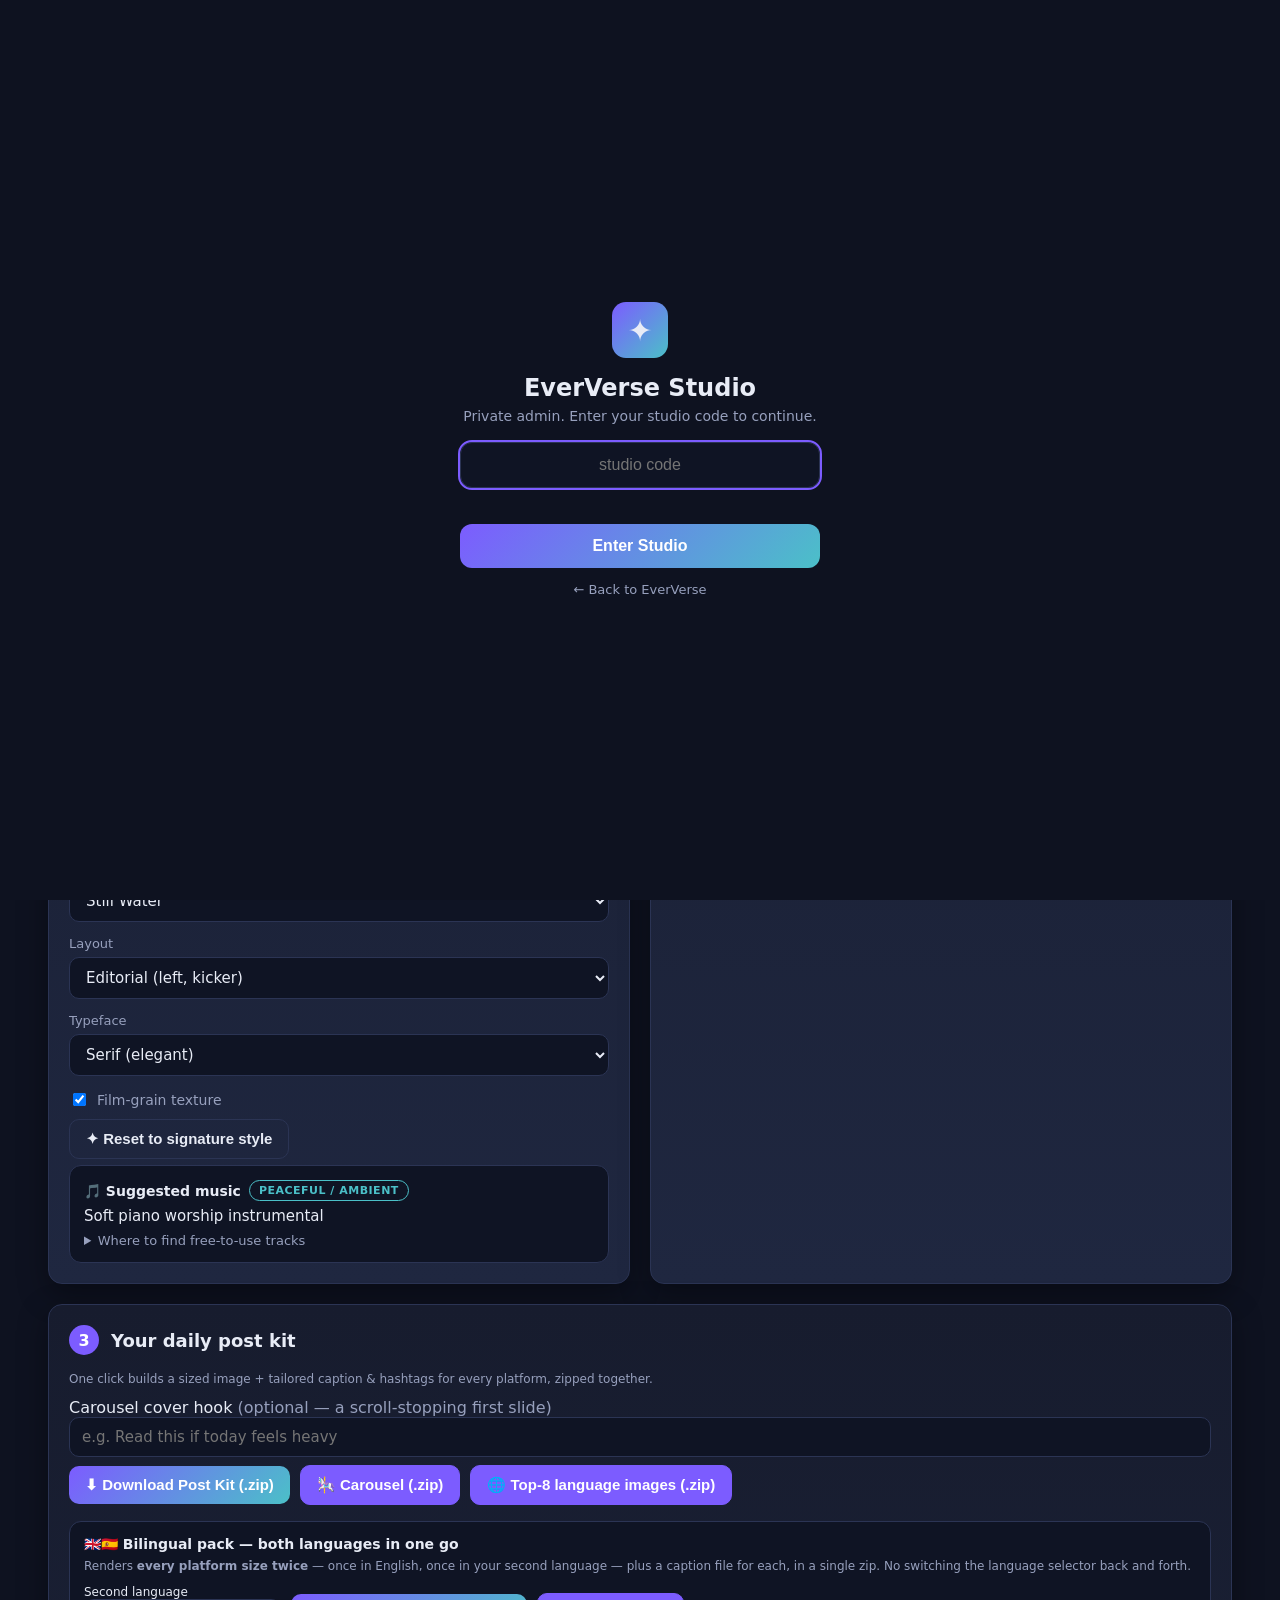
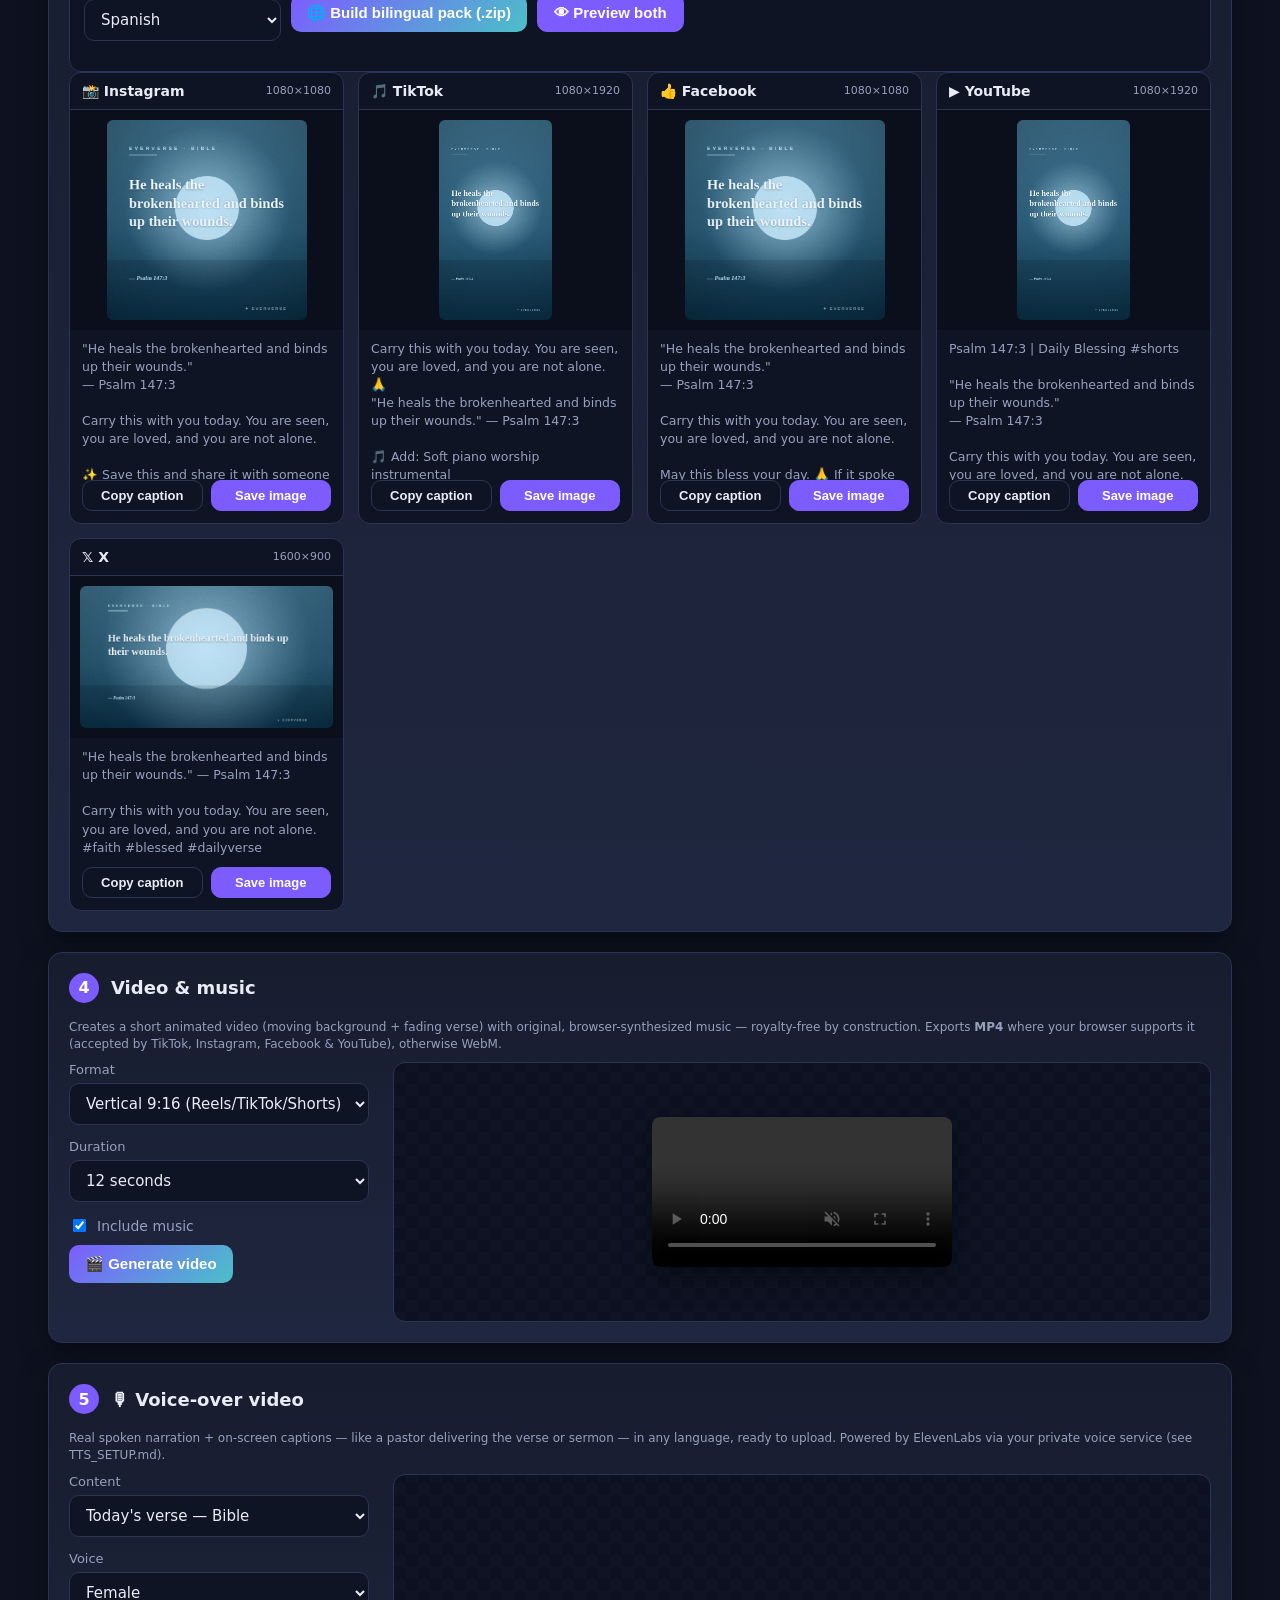
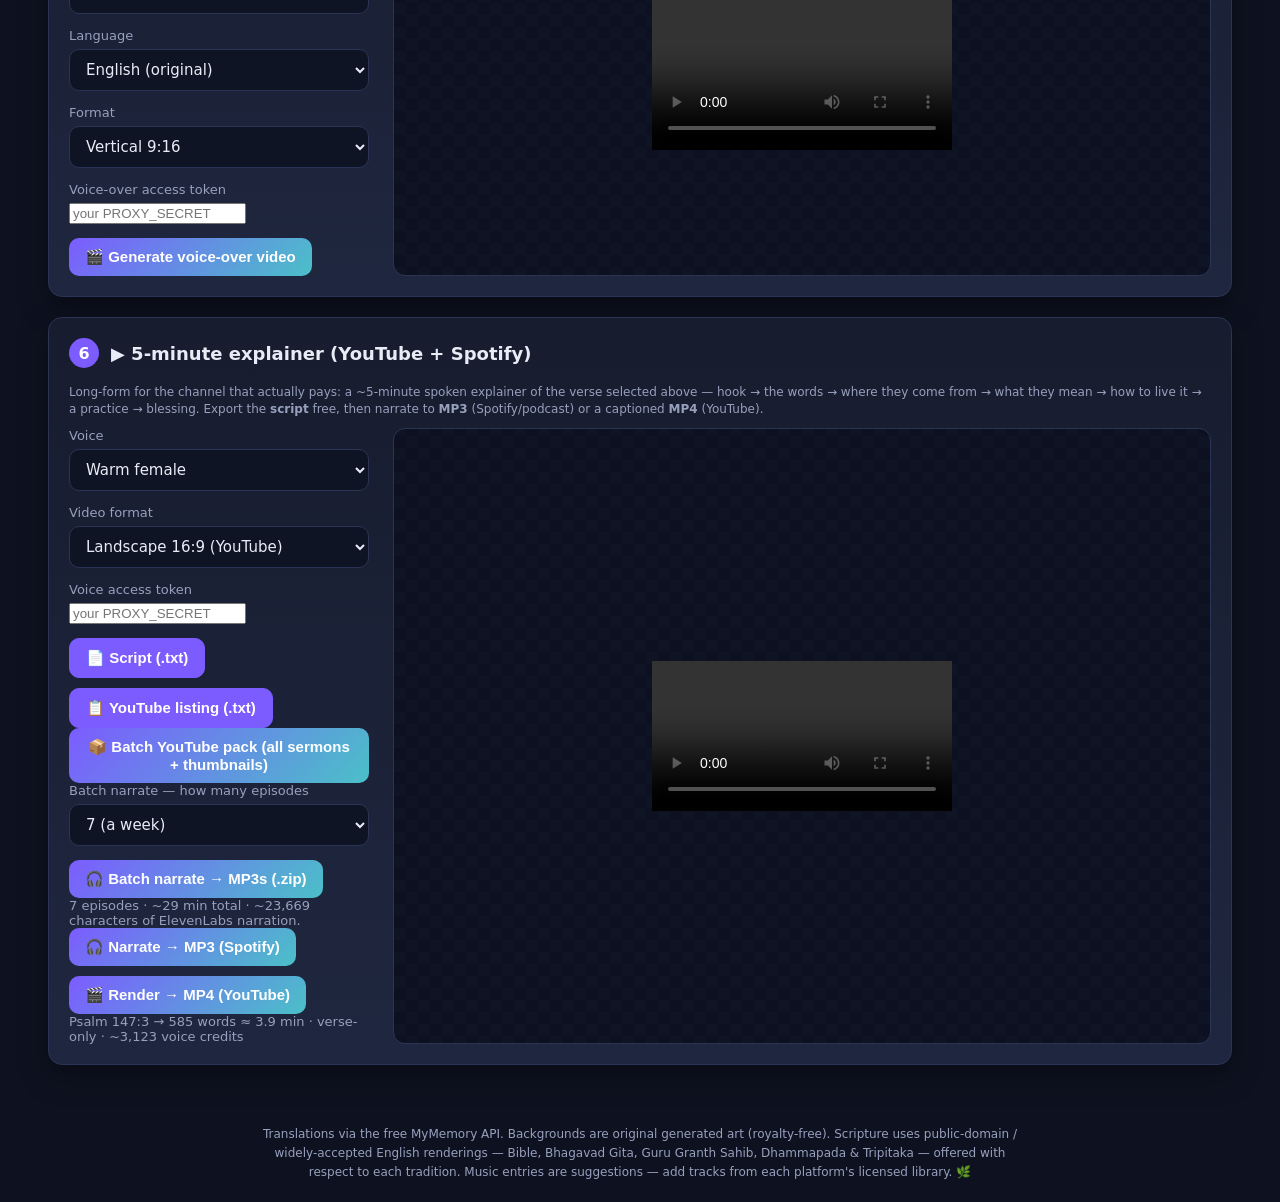
==== app.html @ bab8f217 "Daily visitor count: cookieless GoatCounter beacon, off until a site code is set analytics.js loads " ====
<!DOCTYPE html>
<html lang="en">
<head>
  <meta charset="UTF-8" />
  <meta name="viewport" content="width=device-width, initial-scale=1.0, viewport-fit=cover" />
  <title>EverVerse — Daily Verse Studio</title>
  <meta name="description" content="Daily scripture verses turned into shareable images, videos and captions for every platform." />
  <meta name="theme-color" content="#0e1220" />
  <meta name="mobile-web-app-capable" content="yes" />
  <meta name="apple-mobile-web-app-capable" content="yes" />
  <meta name="apple-mobile-web-app-status-bar-style" content="black-translucent" />
  <meta name="apple-mobile-web-app-title" content="EverVerse Studio" />
  <link rel="manifest" href="manifest.json" />
  <link rel="apple-touch-icon" href="icons/icon-180.png" />
  <link rel="stylesheet" href="styles.css" />
  <script src="analytics.js"></script>
</head>
<body>
  <div id="admin-gate" style="position:fixed;inset:0;z-index:9999;background:#0e1220;display:grid;place-items:center;padding:24px;">
    <div style="max-width:360px;width:100%;text-align:center;color:#e8ecf6;font-family:'Segoe UI',system-ui,sans-serif;">
      <div style="width:56px;height:56px;border-radius:14px;background:linear-gradient(135deg,#7c5cff,#4bc0c8);display:grid;place-items:center;font-size:30px;margin:0 auto 16px;">✦</div>
      <h2 style="margin:0 0 6px;">EverVerse Studio</h2>
      <p style="color:#97a0bd;font-size:14px;margin:0 0 18px;">Private admin. Enter your studio code to continue.</p>
      <input id="admin-code" type="password" placeholder="studio code" autocomplete="off" style="width:100%;padding:13px;border-radius:12px;border:1px solid #2b3454;background:#0f1424;color:#fff;font-size:16px;text-align:center;margin-bottom:10px;" />
      <div id="admin-err" style="color:#ff6b6b;font-size:13px;min-height:18px;margin-bottom:8px;"></div>
      <button id="admin-go" style="width:100%;padding:13px;border:none;border-radius:12px;background:linear-gradient(135deg,#7c5cff,#4bc0c8);color:#fff;font-weight:700;font-size:16px;cursor:pointer;">Enter Studio</button>
      <a href="index.html" style="display:inline-block;margin-top:14px;color:#97a0bd;font-size:13px;text-decoration:none;">← Back to EverVerse</a>
    </div>
  </div>
  <script>
  (function(){
    var CODE = "everlight"; // change to your own private studio code
    var g = document.getElementById("admin-gate");
    try { if (localStorage.getItem("ev_admin_ok") === "1") { g.style.display = "none"; return; } } catch (e) {}
    var inp = document.getElementById("admin-code");
    function tryc(){
      if ((inp.value || "").trim().toLowerCase() === CODE) { try { localStorage.setItem("ev_admin_ok","1"); } catch(e){} g.style.display = "none"; }
      else { document.getElementById("admin-err").textContent = "Incorrect code."; }
    }
    document.getElementById("admin-go").onclick = tryc;
    inp.addEventListener("keydown", function(e){ if (e.key === "Enter") tryc(); });
    setTimeout(function(){ try { inp.focus(); } catch(e){} }, 60);
  })();
  </script>
  <header class="app-header">
    <div class="brand">
      <a class="brand-mark" href="index.html" title="EverVerse home" style="text-decoration:none;">✦</a>
      <div>
        <h1>EverVerse</h1>
        <p class="tagline">One verse a day → ready-to-post images &amp; captions for every platform</p>
      </div>
    </div>
    <nav class="tabs">
      <button class="tab active" data-tab="daily"><span class="tab-ico">🏠</span><span class="tab-lbl">Daily</span></button>
      <button class="tab" data-tab="shorts"><span class="tab-ico">⚡</span><span class="tab-lbl">Shorts</span></button>
      <button class="tab" data-tab="series"><span class="tab-ico">🌍</span><span class="tab-lbl">Series</span></button>
      <button class="tab" data-tab="read"><span class="tab-ico">📖</span><span class="tab-lbl">Read</span></button>
      <button class="tab" data-tab="studio"><span class="tab-ico">🌐</span><span class="tab-lbl">Translate</span></button>
      <button class="tab" data-tab="schedule"><span class="tab-ico">🗓</span><span class="tab-lbl">Schedule</span></button>
      <button class="tab" data-tab="audiobooks"><span class="tab-ico">🎧</span><span class="tab-lbl">Audiobooks</span></button>
      <button class="tab" data-tab="cards"><span class="tab-ico">🎁</span><span class="tab-lbl">Cards</span></button>
    </nav>
  </header>

  <!-- ============================ DAILY ============================ -->
  <main class="app" id="tab-daily">
    <section class="panel">
      <div class="panel-head"><span class="step-num">1</span><h2>Today's verse</h2></div>

      <div class="field">
        <label for="daily-tradition">Tradition</label>
        <select id="daily-tradition"></select>
      </div>
      <div class="field">
        <label for="daily-day">Verse for the next 120 days</label>
        <select id="daily-day"></select>
      </div>
      <button class="btn ghost small" id="today-btn">↺ Reset to today</button>

      <div class="verse-card" id="verse-card">
        <div class="verse-badges">
          <span class="badge" id="verse-faith">—</span>
          <span class="badge alt" id="verse-topic">—</span>
        </div>
        <blockquote class="verse-text" id="verse-text">Loading today's blessing…</blockquote>
        <cite class="verse-ref" id="verse-ref">—</cite>
        <p class="verse-meaning" id="verse-meaning"></p>
        <div class="voiceover">
          <button class="btn small" id="listen-btn">🎙 Listen (podcast)</button>
          <button class="btn ghost small" id="stop-listen-btn" style="display:none;">⏹ Stop</button>
          <button class="btn ghost small" id="script-btn">⬇ Script</button>
          <button class="btn ghost small" id="fav-verse">♡ Save</button>
          <select id="daily-voice" style="width:auto;display:inline-block;padding:7px 10px;font-size:14px;"><option value="female">Female voice</option><option value="male">Male voice</option></select>
        </div>
      </div>

      <div class="field">
        <label for="daily-lang">🌐 Show verse in language</label>
        <select id="daily-lang"></select>
        <div class="translation-status" id="daily-trans-status"></div>
        <button class="btn ghost small" id="verify-meaning" style="display:none; margin-top:6px;">🔎 Verify meaning (grammar check)</button>
        <div class="fidelity" id="fidelity-box"></div>
      </div>

      <div class="field">
        <label for="daily-bg">Background art</label>
        <select id="daily-bg"></select>
      </div>
      <div class="field">
        <label for="daily-palette">Color palette</label>
        <select id="daily-palette"></select>
      </div>
      <div class="field">
        <label for="daily-layout">Layout</label>
        <select id="daily-layout">
          <optgroup label="Trending on TikTok / Reels / Shorts">
            <option value="captions">Captions (bold, keyword highlight)</option>
            <option value="cinematic">Cinematic (glowing serif, night)</option>
            <option value="lowerthird">Lower Third (reel caption)</option>
            <option value="scripture">Scripture (parchment card)</option>
            <option value="postcard">Postcard (framed gallery)</option>
            <option value="spotlight">Spotlight (scrim + accent pill)</option>
            <option value="billboard">Billboard (framed impact type)</option>
          </optgroup>
          <optgroup label="Signature">
            <option value="classic">Classic (centered serif)</option>
            <option value="affirmation">Affirmation (bold, modern)</option>
            <option value="editorial">Editorial (left, kicker)</option>
            <option value="dimensional">Dimensional (3D depth)</option>
            <option value="poster">Poster (huge bold type)</option>
            <option value="quote">Quote (oversized “ mark)</option>
            <option value="glass">Glass (frosted card)</option>
            <option value="banner">Banner (colour band)</option>
            <option value="minimal">Minimal (calm, airy)</option>
          </optgroup>
          <optgroup label="New template pack">
            <option value="split">Split (art above, colour block below)</option>
            <option value="stacked">Stacked (tight words, alternating colour)</option>
            <option value="neon">Neon (glowing type, night feeds)</option>
            <option value="ticket">Ticket (perforated paper card)</option>
            <option value="typewriter">Typewriter (journal page)</option>
            <option value="dropcap">Drop Cap (magazine opener)</option>
            <option value="serene">Serene (hairline ring, lots of quiet)</option>
          </optgroup>
        </select>
      </div>
      <div class="field">
        <label for="daily-font">Typeface</label>
        <select id="daily-font">
          <option value="serif">Serif (elegant)</option>
          <option value="sans">Sans (clean/modern)</option>
          <option value="book">Book serif (scripture, long verses)</option>
          <option value="slab">Slab serif (sturdy, editorial)</option>
          <option value="humanist">Humanist (calm, quiet luxury)</option>
          <option value="rounded">Rounded (warm &amp; friendly)</option>
          <option value="display">Display (condensed poster shout)</option>
          <option value="mono">Typewriter (journal)</option>
          <option value="script">Handwritten (personal, short lines)</option>
        </select>
      </div>
      <label class="checkbox"><input type="checkbox" id="daily-grain" checked /> Film-grain texture</label>
      <button class="btn ghost sm" id="daily-signature" type="button" title="Reset to the EverVerse house style">✦ Reset to signature style</button>

      <div class="music-card" id="music-card">
        <div class="music-head">🎵 Suggested music <span id="music-mood" class="badge alt"></span></div>
        <div class="music-idea" id="music-idea">—</div>
        <details>
          <summary>Where to find free-to-use tracks</summary>
          <ul id="music-sources"></ul>
        </details>
      </div>
    </section>

    <section class="panel">
      <div class="panel-head"><span class="step-num">2</span><h2>Preview</h2></div>
      <div class="preview-wrap">
        <canvas id="daily-canvas" width="1080" height="1080"></canvas>
      </div>
      <label class="checkbox"><input type="checkbox" id="daily-watermark" checked /> Add “EverVerse” mark</label>
      <button class="btn accent block" id="share-today">📤 Share today's post</button>
      <p class="hint" id="share-hint"></p>
    </section>

    <section class="panel wide">
      <div class="panel-head"><span class="step-num">3</span><h2>Your daily post kit</h2></div>
      <p class="hint">One click builds a sized image + tailored caption &amp; hashtags for every platform, zipped together.</p>
      <label class="field" style="display:block;margin-bottom:8px;">Carousel cover hook <span style="color:var(--muted,#889);font-weight:400;">(optional — a scroll-stopping first slide)</span>
        <input id="carousel-hook" type="text" placeholder="e.g. Read this if today feels heavy" style="width:100%;" />
      </label>
      <div class="btn-row kit-actions">
        <button class="btn accent" id="download-kit">⬇ Download Post Kit (.zip)</button>
        <button class="btn" id="gen-carousel">🎠 Carousel (.zip)</button>
        <button class="btn" id="gen-top8">🌐 Top-8 language images (.zip)</button>
        <button class="btn" id="localize-captions" style="display:none;">🌐 Localize captions</button>
        <span class="kit-status" id="kit-status"></span>
      </div>
      <div class="kit-status" id="top8-status"></div>
      <div class="kit-status" id="localize-status"></div>

      <div class="music-card" id="bilingual-card">
        <div class="music-head">🇬🇧🇪🇸 Bilingual pack — both languages in one go</div>
        <p class="hint" style="margin:6px 0 10px;">Renders <b>every platform size twice</b> — once in English, once in your second language — plus a caption file for each, in a single zip. No switching the language selector back and forth.</p>
        <div class="btn-row kit-actions">
          <label class="field" style="margin:0;">
            <span class="sr-hint" style="display:block;font-size:12px;">Second language</span>
            <select id="bilingual-lang" style="width:auto;"></select>
          </label>
          <button class="btn accent" id="gen-bilingual">🌐 Build bilingual pack (.zip)</button>
          <button class="btn" id="preview-bilingual">👁 Preview both</button>
        </div>
        <div class="kit-status" id="bilingual-status"></div>
        <div class="platform-grid" id="bilingual-preview"></div>
      </div>

      <div class="platform-grid" id="platform-grid"></div>
    </section>

    <section class="panel wide">
      <div class="panel-head"><span class="step-num">4</span><h2>Video &amp; music</h2></div>
      <p class="hint">Creates a short animated video (moving background + fading verse) with original, browser-synthesized music — royalty-free by construction. Exports <b>MP4</b> where your browser supports it (accepted by TikTok, Instagram, Facebook &amp; YouTube), otherwise WebM.</p>
      <div class="video-grid">
        <div class="controls">
          <div class="field">
            <label for="vid-format">Format</label>
            <select id="vid-format">
              <option value="portrait">Vertical 9:16 (Reels/TikTok/Shorts)</option>
              <option value="square">Square 1:1</option>
            </select>
          </div>
          <div class="field">
            <label for="vid-duration">Duration</label>
            <select id="vid-duration">
              <option value="10">10 seconds</option>
              <option value="12" selected>12 seconds</option>
              <option value="15">15 seconds</option>
            </select>
          </div>
          <label class="checkbox"><input type="checkbox" id="vid-music" checked /> Include music</label>
          <button class="btn accent" id="gen-video">🎬 Generate video</button>
          <div class="kit-status" id="video-status"></div>
          <button class="btn" id="share-video" style="display:none;">📤 Share video</button>
          <a id="video-download" class="btn" style="display:none;">⬇ Download video</a>
        </div>
        <div class="preview-wrap">
          <video id="video-preview" controls playsinline muted></video>
        </div>
      </div>
    </section>

    <section class="panel wide">
      <div class="panel-head"><span class="step-num">5</span><h2>🎙 Voice-over video</h2></div>
      <p class="hint">Real spoken narration + on-screen captions — like a pastor delivering the verse or sermon — in any language, ready to upload. Powered by ElevenLabs via your private voice service (see TTS_SETUP.md).</p>
      <div class="kit-status" id="vo-setup"></div>
      <div class="video-grid">
        <div class="controls">
          <div class="field"><label for="vo-content">Content</label>
            <select id="vo-content">
              <option value="verse-bible">Today's verse — Bible</option>
              <option value="verse-gita">Today's verse — Bhagavad Gita</option>
              <option value="sermon">A sermon…</option>
            </select>
          </div>
          <div class="field" id="vo-sermon-wrap" style="display:none;"><label for="vo-sermon">Sermon</label><select id="vo-sermon"></select></div>
          <div class="field"><label for="vo-voice">Voice</label><select id="vo-voice"><option value="female">Female</option><option value="male">Male</option></select></div>
          <div class="field"><label for="vo-lang">Language</label><select id="vo-lang"></select></div>
          <div class="field"><label for="vo-format">Format</label><select id="vo-format"><option value="portrait">Vertical 9:16</option><option value="square">Square 1:1</option></select></div>
          <div class="field"><label for="vo-token">Voice-over access token</label><input id="vo-token" type="password" autocomplete="off" placeholder="your PROXY_SECRET" /></div>
          <button class="btn accent" id="vo-run">🎬 Generate voice-over video</button>
          <div class="kit-status" id="vo-status"></div>
          <button class="btn" id="vo-share" style="display:none;">📤 Share</button>
          <a id="vo-download" class="btn" style="display:none;">⬇ Download video</a>
        </div>
        <div class="preview-wrap"><video id="vo-preview" controls playsinline></video></div>
      </div>
    </section>

    <section class="panel wide">
      <div class="panel-head"><span class="step-num">6</span><h2>▶️ 5-minute explainer (YouTube + Spotify)</h2></div>
      <p class="hint">Long-form for the channel that actually pays: a ~5-minute spoken explainer of the verse selected above — hook → the words → where they come from → what they mean → how to live it → a practice → blessing. Export the <b>script</b> free, then narrate to <b>MP3</b> (Spotify/podcast) or a captioned <b>MP4</b> (YouTube).</p>
      <div class="video-grid">
        <div class="controls">
          <div class="field"><label for="ex-voice">Voice</label><select id="ex-voice"><option value="female">Warm female</option><option value="male">Warm male</option></select></div>
          <div class="field"><label for="ex-format">Video format</label><select id="ex-format"><option value="landscape">Landscape 16:9 (YouTube)</option><option value="portrait">Vertical 9:16 (Shorts)</option></select></div>
          <div class="field"><label for="ex-token">Voice access token</label><input id="ex-token" type="password" autocomplete="off" placeholder="your PROXY_SECRET" /></div>
          <div class="btn-row">
            <button class="btn" id="ex-script">📄 Script (.txt)</button>
            <button class="btn" id="ex-meta">📋 YouTube listing (.txt)</button>
          </div>
          <div class="btn-row">
            <button class="btn accent" id="ex-pack">📦 Batch YouTube pack (all sermons + thumbnails)</button>
          </div>
          <div class="field"><label for="ex-batch-count">Batch narrate — how many episodes</label>
            <select id="ex-batch-count"><option value="3">3</option><option value="5">5</option><option value="7" selected>7 (a week)</option><option value="14">14</option><option value="23">All 23 sermons</option></select>
          </div>
          <div class="btn-row">
            <button class="btn accent" id="ex-batch-narrate">🎧 Batch narrate → MP3s (.zip)</button>
          </div>
          <div class="kit-status" id="ex-batch-est"></div>
          <div class="btn-row">
            <button class="btn accent" id="ex-audio">🎧 Narrate → MP3 (Spotify)</button>
            <button class="btn accent" id="ex-video">🎬 Render → MP4 (YouTube)</button>
          </div>
          <div class="kit-status" id="ex-status"></div>
          <div class="kit-status" id="ex-stats"></div>
          <audio id="ex-audio-preview" controls style="display:none;width:100%;margin-top:10px;"></audio>
          <a id="ex-download" class="btn" style="display:none;margin-top:8px;">⬇ Download</a>
        </div>
        <div class="preview-wrap"><video id="ex-preview" controls playsinline></video></div>
      </div>
    </section>

  </main>

  <!-- ============================ SHORTS ============================ -->
  <main class="app hidden" id="tab-shorts">
    <section class="panel wide">
      <div class="panel-head"><span class="tab-ico" style="font-size:1.4em;">⚡</span><h2>Daily 1-minute short — YouTube Shorts &amp; TikTok</h2></div>
      <p class="hint">A <b>60-second vertical video</b> (1080×1920) of today's verse or its sermon: the explanation appears <b>on screen as it's spoken</b>, over your designed art, with a <b>subtle music bed</b> under the voice. One a day is the rhythm Shorts and TikTok reward. Downloads the video <b>plus ready-to-paste title, description &amp; tags</b>.</p>
      <div class="sched-toolbar">
        <label>Source
          <select id="short-source">
            <option value="verse" selected>Verse + plain meaning</option>
            <option value="sermon">Sermon takeaway (if one exists)</option>
          </select>
        </label>
        <label>Voice
          <select id="short-voice"><option value="female">Warm female</option><option value="male">Warm male</option></select>
        </label>
        <label>Language
          <select id="short-lang"><option value="en" selected>English</option><option value="hi">Hindi</option><option value="es">Spanish</option></select>
        </label>
        <label class="checkbox"><input type="checkbox" id="short-music" checked /> Subtle music</label>
        <label>Series (optional)<input id="short-series" type="text" placeholder="e.g. Morning Prayer" list="short-series-list" style="width:150px;margin-left:6px;" /></label>
        <datalist id="short-series-list"><option value="Morning Prayer"></option><option value="Morning Blessing"></option><option value="Evening Prayer"></option><option value="Evening Blessing"></option><option value="Daily Verse"></option></datalist>
        <button class="btn accent" id="short-run">⚡ Render 1-minute short (.mp4)</button>
        <button class="btn" id="short-audio">🎧 Render audio (Spotify)</button>
      </div>
      <div class="kit-status" id="short-est"></div>
      <div class="kit-status" id="short-status"></div>
      <div id="short-actions"></div>
      <div id="short-dl"></div>
      <p class="hint" style="margin-top:10px;">💡 Records in real time, so a 60s short takes about a minute — leave the tab open. Hindi &amp; Spanish use your curated translations for the verse line.</p>
      <p class="hint" style="margin-top:6px;">📱 <b>On a phone</b> the <b>MP4</b> can be shaky (real-time video capture is heavy on mobile) — it renders lighter there, but for a guaranteed MP4 use a <b>desktop</b>. The <b>🎧 audio export works reliably on phones</b>. Keep the screen on and don't switch apps while it records.</p>
    </section>
  </main>

  <!-- ============================ SERIES ============================ -->
  <main class="app hidden" id="tab-series">
    <section class="panel wide">
      <div class="panel-head"><span class="tab-ico" style="font-size:1.4em;">🌍</span><h2>One question. Five traditions.</h2></div>
      <p class="hint">The format no one else can run: <b>one human problem, answered by five different wisdom traditions</b> in a single post. Built to earn the <b>profile click</b> — every piece is numbered, named as part of a series, and ends by telling people what else is waiting.</p>
      <div class="sched-toolbar">
        <label>Question
          <select id="series-pick" style="min-width:230px;"></select>
        </label>
        <label>Format
          <select id="series-format">
            <option value="story" selected>Vertical 9:16 — TikTok / Shorts / Reels</option>
            <option value="portrait">Portrait 4:5 — Instagram carousel</option>
            <option value="square">Square 1:1 — feed</option>
          </select>
        </label>
        <label>Verse layout
          <select id="series-layout">
            <option value="editorial" selected>Editorial</option>
            <option value="quote">Quote</option>
            <option value="minimal">Minimal</option>
            <option value="captions">Captions (bold)</option>
          </select>
        </label>
        <label class="checkbox"><input type="checkbox" id="series-music" checked /> Music bed on video</label>
      </div>
      <div class="kit-status" id="series-meta"></div>
      <div class="btn-row kit-actions">
        <button class="btn accent" id="series-carousel">🎠 Carousel + caption (.zip)</button>
        <button class="btn" id="series-video">🎥 Series video (.mp4)</button>
        <button class="btn" id="series-copy">📋 Copy caption</button>
      </div>
      <div class="kit-status" id="series-status"></div>
      <div id="series-preview" class="platform-grid"></div>
      <p class="hint" style="margin-top:10px;">💡 The video records in real time (about 30 seconds per piece) — leave the tab open. Post one every two or three days rather than all twelve at once; the series only works as a reason to follow if there is always another one coming.</p>
    </section>
  </main>

  <!-- ============================ READ HUB ============================ -->
  <main class="app hidden" id="tab-read">
    <div id="read-sections" style="display:contents;">
      <section class="panel wide">
        <div class="hub-streak" id="hub-streak"></div>
      </section>

      <section class="panel wide">
        <div class="panel-head"><span class="step-num">📖</span><h2>Sermons &amp; Devotionals</h2></div>
        <p class="hint">Short reflections on Bible &amp; Gita verses — read them, listen to them, translate them, and save the ones that speak to you.</p>
        <div class="sched-toolbar">
          <label>Source
            <select id="sermon-source"><option value="all">All</option><option value="Bible">Bible</option><option value="Gita">Bhagavad Gita</option></select>
          </label>
          <label>Theme <select id="sermon-theme"><option value="all">All</option></select></label>
        </div>
        <div class="sermon-list" id="sermon-list"></div>
      </section>

      <section class="panel">
        <div class="panel-head"><span class="step-num">❤</span><h2>Saved</h2></div>
        <div id="saved-list"></div>
      </section>

      <section class="panel">
        <div class="panel-head"><span class="step-num">🙏</span><h2>Prayer &amp; reflection journal</h2></div>
        <textarea id="journal-input" rows="3" placeholder="Write a prayer, a thought, or what today's verse stirred in you…"></textarea>
        <div class="btn-row" style="margin-top:8px;">
          <button class="btn" id="journal-add">Add entry</button>
          <button class="btn ghost" id="journal-export">⬇ Export</button>
        </div>
        <div id="journal-list" style="margin-top:12px;"></div>
      </section>

      <section class="panel wide">
        <div class="panel-head"><span class="step-num">🔔</span><h2>Daily reminder</h2></div>
        <label class="checkbox"><input type="checkbox" id="reminder-toggle" /> Remind me daily</label>
        <div class="field inline"><label>Time <input type="time" id="reminder-time" value="08:00" /></label>
          <button class="btn ghost small" id="reminder-test">Send test</button></div>
        <p class="hint" id="reminder-status"></p>
        <p class="hint">Reminders fire when you open EverVerse around your chosen time. Guaranteed background reminders (even when the app is closed) come with the future community update.</p>
      </section>
    </div>

    <!-- Sermon reader -->
    <section class="panel wide hidden" id="sermon-reader">
      <button class="btn ghost small" id="reader-back">← Back to library</button>
      <h2 id="reader-title" style="margin:14px 0 4px;"></h2>
      <div class="reader-meta" id="reader-meta"></div>
      <blockquote class="reader-verse" id="reader-verse"></blockquote>
      <div class="field">
        <label for="reader-lang">🌐 Read in language</label>
        <select id="reader-lang"></select>
        <div class="translation-status" id="reader-trans-status"></div>
      </div>
      <div class="reader-body" id="reader-body"></div>
      <div class="reader-takeaway" id="reader-takeaway"></div>
      <div class="btn-row" style="margin-top:16px;">
        <button class="btn" id="reader-listen">🎙 Listen</button>
        <button class="btn ghost" id="reader-stop" style="display:none;">⏹ Stop</button>
        <button class="btn ghost" id="reader-fav">♡ Save</button>
        <button class="btn ghost" id="reader-share">📤 Share</button>
        <button class="btn ghost" id="reader-download">⬇ Download</button>
      </div>
    </section>
  </main>

  <!-- ============================ STUDIO ============================ -->
  <main class="app hidden" id="tab-studio">
    <section class="panel">
      <div class="panel-head"><span class="step-num">1</span><h2>Choose a verse</h2></div>
      <div class="field">
        <label for="faith-select">Filter by source</label>
        <select id="faith-select"><option value="all">All sources</option></select>
      </div>
      <div class="field">
        <label for="verse-select">Verse</label>
        <select id="verse-select"></select>
      </div>
      <div class="or-divider"><span>or write your own</span></div>
      <div class="field"><label for="custom-text">Custom text</label><textarea id="custom-text" rows="3" placeholder="Paste or type any verse, quote or blessing…"></textarea></div>
      <div class="field"><label for="custom-ref">Reference (optional)</label><input id="custom-ref" type="text" placeholder="e.g. Psalm 23:1" /></div>
      <button class="btn ghost" id="use-custom-btn">Use custom text</button>
    </section>

    <section class="panel">
      <div class="panel-head"><span class="step-num">2</span><h2>Translate</h2></div>
      <div class="source-box">
        <div class="source-ref" id="source-ref">—</div>
        <div class="source-text" id="source-text">Select a verse to begin.</div>
      </div>
      <div class="field"><label for="lang-select">Language</label><select id="lang-select"></select></div>
      <div class="btn-row">
        <button class="btn" id="translate-btn" disabled>Translate</button>
        <button class="btn ghost" id="translate-all-btn" disabled>Translate top 8</button>
      </div>
      <div class="translation-status" id="translation-status"></div>
      <div class="translation-list" id="translation-list"></div>
    </section>

    <section class="panel wide">
      <div class="panel-head"><span class="step-num">3</span><h2>Design &amp; download</h2></div>
      <div class="design-grid">
        <div class="controls">
          <div class="field"><label for="format-select">Format</label><select id="format-select"></select></div>
          <div class="field"><label for="studio-bg">Background art</label><select id="studio-bg"></select></div>
          <div class="field"><label for="palette-select">Color palette</label><select id="palette-select"></select></div>
          <div class="field"><label for="render-lang">Text to show</label><select id="render-lang"></select></div>
          <div class="field"><label for="font-scale">Text size <span id="font-scale-val">100%</span></label><input id="font-scale" type="range" min="60" max="160" value="100" /></div>
          <label class="checkbox"><input type="checkbox" id="show-ref" checked /> Show reference</label>
          <label class="checkbox"><input type="checkbox" id="show-watermark" /> Add “EverVerse” mark</label>
          <button class="btn accent" id="download-btn">⬇ Download PNG</button>
        </div>
        <div class="preview-wrap"><canvas id="preview-canvas" width="1080" height="1080"></canvas></div>
      </div>
    </section>
  </main>

  <!-- ============================ SCHEDULE ============================ -->
  <main class="app hidden" id="tab-schedule">
    <section class="panel wide">
      <div class="panel-head"><span class="step-num">1</span><h2>Build your posting schedule</h2></div>
      <div class="sched-toolbar">
        <label>Source
          <select id="sched-source">
            <option value="Bible">Bible</option>
            <option value="Gita">Bhagavad Gita</option>
            <option value="Both">Both (2 posts/day)</option>
          </select>
        </label>
        <label>Days
          <select id="sched-days"><option>7</option><option>14</option><option>30</option></select>
        </label>
        <label>Time <input type="time" id="sched-time" value="09:00" /></label>
        <label>Background <select id="sched-bg"></select></label>
        <button class="btn" id="sched-build">↻ Build table</button>
      </div>
      <div class="sched-scroll"><table class="sched-table" id="sched-table"></table></div>
    </section>

    <section class="panel wide">
      <div class="panel-head"><span class="step-num">2</span><h2>Verify &amp; export</h2></div>
      <p class="hint">Review the verses &amp; captions above. For translated posts, use the <b>Verify meaning</b> button in the Daily Studio first. When you're happy, export the bundle and import it into your scheduler.</p>
      <div class="btn-row">
        <button class="btn accent" id="sched-export">⬇ Export schedule bundle (.zip)</button>
        <span class="kit-status" id="sched-status"></span>
      </div>
      <p class="hint" style="margin-top:14px;">
        The bundle contains <b>schedule.csv</b> (one row per post: date, time, platform, caption, hashtags, media file), one <b>image per post</b>, and a <b>README</b>.
        Import <code>schedule.csv</code> into a bulk scheduler — <b>Buffer</b>, <b>Publer</b>, <b>Metricool</b>, or <b>Hootsuite</b> — connect your Instagram/TikTok/Facebook/YouTube/X accounts there once, and it auto-publishes at the times you set.
        Your platform logins stay inside your scheduler; this app never sees or stores them. So your only steps are: <b>verify → import → it posts automatically.</b>
      </p>
    </section>

    <section class="panel wide">
      <div class="panel-head"><span class="step-num">3</span><h2>Weekly newsletter</h2></div>
      <p class="hint">A ready-to-send recap of the week — each day's verse, its plain-language meaning, and a thought — as a styled email you can send to your community or post as a blog.</p>
      <div class="sched-toolbar">
        <label>Source
          <select id="news-source">
            <option value="Bible">Bible</option>
            <option value="Gita">Bhagavad Gita</option>
            <option value="Both">Both</option>
          </select>
        </label>
        <label>Week starting <input type="date" id="news-start" /></label>
        <button class="btn accent" id="gen-newsletter">📧 Generate newsletter</button>
        <button class="btn ghost" id="download-newsletter" style="display:none;">⬇ Download .html</button>
        <button class="btn ghost" id="copy-newsletter" style="display:none;">Copy HTML</button>
        <span class="kit-status" id="news-status"></span>
      </div>
      <iframe id="news-preview" title="Newsletter preview"></iframe>
    </section>

    <section class="panel wide">
      <div class="panel-head"><span class="step-num">4</span><h2>Batch video export</h2></div>
      <p class="hint">Turn verses and sermons into short videos (animated text + music) for upload to every platform. Videos render in real time — keep this tab open. They download together as one .zip.</p>
      <div class="sched-toolbar">
        <label>Content
          <select id="bv-type"><option value="verses">Verses</option><option value="sermons">Sermons (all)</option></select>
        </label>
        <label id="bv-scope-wrap">Scope
          <select id="bv-scope">
            <option value="next7">Next 7 days (Bible+Gita)</option>
            <option value="next30">Next 30 days</option>
            <option value="bible">All Bible</option>
            <option value="gita">All Gita</option>
            <option value="all">Entire library</option>
          </select>
        </label>
        <label>Format
          <select id="bv-format"><option value="portrait">Vertical 9:16</option><option value="square">Square 1:1</option></select>
        </label>
        <label>Duration
          <select id="bv-duration"><option value="10">10s</option><option value="12" selected>12s</option><option value="15">15s</option></select>
        </label>
        <label class="checkbox" style="display:inline-flex;"><input type="checkbox" id="bv-music" checked /> Music</label>
      </div>
      <div class="btn-row">
        <button class="btn accent" id="bv-run">🎬 Generate videos (.zip)</button>
        <button class="btn ghost" id="bv-cancel" style="display:none;">Cancel</button>
        <span class="kit-status" id="bv-status"></span>
      </div>
      <p class="hint" id="bv-estimate"></p>
    </section>
  </main>

  <!-- ============ AUDIOBOOKS ============ -->
  <main class="app hidden" id="tab-audiobooks">
    <section class="panel wide">
      <div class="panel-head"><span class="step-num">1</span><h2>🎧 Choose an audiobook</h2></div>
      <p class="hint">Five audiobooks built from your library — each verse read aloud, then its meaning in plain words, plus the reflections. Listed by depth of content, ready for <b>Audible / ACX</b>, <b>Amazon KDP</b> and <b>Pinterest</b>.</p>
      <div class="sched-toolbar">
        <label>Audiobook <select id="ab-select"></select></label>
      </div>
      <div class="ab-layout">
        <div class="ab-cover-wrap"><canvas id="ab-cover" aria-label="Audiobook cover"></canvas></div>
        <div class="ab-meta">
          <div class="ab-title" id="ab-title"></div>
          <div class="ab-sub" id="ab-sub"></div>
          <div class="ab-stats" id="ab-stats"></div>
          <p class="ab-desc" id="ab-desc"></p>
        </div>
      </div>
    </section>

    <section class="panel wide">
      <div class="panel-head"><span class="step-num">2</span><h2>Chapters &amp; text</h2></div>
      <div class="btn-row">
        <button class="btn accent" id="ab-picturebook">🖼 Picture book (PDF, illustrated)</button>
        <button class="btn ghost" id="ab-pdf">📕 Text book (PDF)</button>
        <button class="btn ghost" id="ab-manuscript">📖 Export manuscript (.txt)</button>
        <button class="btn ghost" id="ab-listing">📋 Export Amazon / Audible / Pinterest listing (.txt)</button>
        <button class="btn ghost" id="ab-cover-dl">🖼 Download cover (2400×2400)</button>
      </div>
      <div class="ab-chapters" id="ab-chapters"></div>
    </section>

    <section class="panel wide">
      <div class="panel-head"><span class="step-num">3</span><h2>Narrate &amp; export audio</h2></div>
      <p class="hint">Uses your connected EverVerse voice. Chapters export as numbered MP3s in one .zip — upload straight to ACX (one file per chapter), or drop into a podcast host. Keep this tab open while it renders.</p>
      <div class="sched-toolbar">
        <label>Voice
          <select id="ab-gender"><option value="female">Warm female</option><option value="male">Warm male</option></select>
        </label>
        <label>Access token <input type="password" id="ab-token" placeholder="voice access token" autocomplete="off" style="min-width:180px;" /></label>
      </div>
      <div class="btn-row">
        <button class="btn" id="ab-sample">🎙 Generate sample (Opening + verse 1)</button>
        <button class="btn accent" id="ab-run">🎧 Generate full audiobook (.zip of MP3s)</button>
        <button class="btn ghost" id="ab-cancel" style="display:none;">Cancel</button>
      </div>
      <div class="kit-status" id="ab-status"></div>
      <audio id="ab-audio" controls style="display:none;width:100%;margin-top:12px;"></audio>
      <a id="ab-download" class="btn" style="display:none;margin-top:10px;">⬇ Download</a>
      <p class="hint" id="ab-setup" style="margin-top:10px;"></p>
    </section>
  </main>

  <!-- ============ CARDS & MERCH ============ -->
  <main class="app hidden" id="tab-cards">
    <section class="panel wide">
      <div class="panel-head"><span class="step-num">1</span><h2>🎁 Greeting eCard</h2></div>
      <p class="hint">Turn the verse selected in the <b>Daily</b> tab into a shareable greeting card for any occasion — send it, or upload it to Canva. Uses: <b id="cards-verse-ref">—</b></p>
      <div class="video-grid">
        <div class="controls">
          <div class="field"><label for="ecard-design">Design</label><select id="ecard-design"></select></div>
          <div class="field"><label for="ecard-occasion">Occasion</label><select id="ecard-occasion"></select></div>
          <div class="field"><label for="ecard-to">To (optional)</label><input id="ecard-to" type="text" placeholder="a name" /></div>
          <div class="field"><label for="ecard-from">From (optional)</label><input id="ecard-from" type="text" placeholder="your name" /></div>
          <div class="field"><label for="ecard-format">Shape</label><select id="ecard-format"><option value="portrait">Card 5:7 (portrait)</option><option value="square">Square 1:1</option></select></div>
          <div class="btn-row">
            <button class="btn accent" id="ecard-download">⬇ Download eCard</button>
            <button class="btn" id="ecard-share">📤 Share</button>
          </div>
          <div class="kit-status" id="ecard-status"></div>
        </div>
        <div class="preview-wrap"><canvas id="ecard-canvas" style="max-width:100%;height:auto;border-radius:12px;"></canvas></div>
      </div>
    </section>

    <section class="panel wide">
      <div class="panel-head"><span class="step-num">2</span><h2>🗂 Card pack — a card for every day</h2></div>
      <p class="hint">Generate a whole batch of eCards in one zip — one per verse across a scope you choose, in the design &amp; occasion selected above. Post them to Pinterest/social to spread the word.</p>
      <div class="sched-toolbar">
        <label>Scope
          <select id="cardpack-scope">
            <option value="7">Next 7 days (daily rotation)</option>
            <option value="30">Next 30 days</option>
            <option value="faith">All of the current tradition</option>
            <option value="sermons">All sermon-backed verses</option>
          </select>
        </label>
        <button class="btn accent" id="cardpack-run">🗂 Generate card pack (.zip)</button>
        <span class="kit-status" id="cardpack-status"></span>
      </div>
    </section>

    <section class="panel wide">
      <div class="panel-head"><span class="step-num">3</span><h2>🖼 Printable wall art pack — Etsy-ready</h2></div>
      <p class="hint">Turn the <b>Daily</b> verse into a complete, ready-to-upload <b>instant-download</b> listing — in one zip:</p>
      <ul class="hint" style="margin:0 0 12px 18px;">
        <li><b>print-files.zip</b> — all 6 frame ratios (2:3, 3:4, 4:5, 11×14, 5:7, ISO A) at ~300 DPI + a buyer print guide, pre-bundled → drop straight into Etsy's digital-file slot</li>
        <li><b>5 listing images</b> (2000×2000) — the art framed on a wall &amp; shelf, a “what you get” size chart, and an instant-download card — what the buyer clicks on</li>
        <li><b>“How to list on Etsy” guide</b> — step-by-step + starter SEO title, 13 tags, description</li>
      </ul>
      <p class="hint">Renders in the <b>exact template you set in the Daily tab</b> — layout, typeface, palette, background &amp; grain all carry over, so what you see in the preview is what the buyer prints. Highest-margin product: no stock, no shipping, ~95% margin. Uses: <b id="printpack-ref">the selected Daily verse</b>.</p>
      <div class="btn-row">
        <button class="btn accent" id="printpack-run">🖼 Download printable art pack (.zip)</button>
        <span class="kit-status" id="printpack-status"></span>
      </div>
      <p class="hint" style="margin-top:10px;">💡 On Etsy, list this as a <b>digital / instant-download</b> item (no shipping). Drive traffic from Pinterest — pin the preview, link the listing.</p>
    </section>

    <section class="panel wide">
      <div class="panel-head"><span class="step-num">4</span><h2>🏆 Best-of Etsy collection — 30 ready-to-post listings</h2></div>
      <p class="hint">A hand-curated set of proven best-seller verses, each paired with a deliberate palette &amp; layout (earthy neutrals + clean minimalist looks that sell on Etsy) and <b>world-class SEO copy</b>. Downloads one master zip with a numbered folder per listing — <b>print-files.zip + 5 listing photos + title/13 tags/description</b> — plus a START-HERE guide. Post them straight to Etsy tonight.</p>
      <div class="sched-toolbar">
        <label>How many
          <select id="collection-count">
            <option value="30" selected>All 30</option>
            <option value="20">First 20</option>
            <option value="10">First 10</option>
            <option value="5">First 5 (test)</option>
          </select>
        </label>
        <button class="btn accent" id="collection-run">🏆 Build Etsy collection (.zip)</button>
        <span class="kit-status" id="collection-status"></span>
      </div>
      <p class="hint" style="margin-top:10px;">💡 This renders many high-res prints, so it can take a few minutes — leave the tab open. On a slower machine, do <b>First 10</b> three times. The master zip can be large; a fast desktop connection is best.</p>
    </section>

    <section class="panel wide">
      <div class="panel-head"><span class="step-num">5</span><h2>📌 Pinterest pin pack — drive traffic to your listings</h2></div>
      <p class="hint">Vertical 2:3 pins (1000×1500) for the same curated collection — one scroll-stopping, clearly-shoppable pin per listing, plus a <b>Pinterest title &amp; description</b> for each (keyword-rich, with hashtags) and a posting guide. Pinterest is a search engine and your #1 <b>free</b> traffic source to Etsy — pin 3–5/day, each linked to its listing.</p>
      <div class="sched-toolbar">
        <label>How many
          <select id="pinpack-count">
            <option value="30" selected>All 30</option>
            <option value="20">First 20</option>
            <option value="10">First 10</option>
          </select>
        </label>
        <button class="btn accent" id="pinpack-run">📌 Build Pinterest pins (.zip)</button>
        <span class="kit-status" id="pinpack-status"></span>
      </div>
      <p class="hint" style="margin-top:10px;">💡 Light &amp; fast (small images). In PINS-COPY.txt, set each pin's <b>destination link</b> to that product's Etsy URL — that link is what turns pins into sales.</p>
    </section>

    <section class="panel wide">
      <div class="panel-head"><span class="tab-ico" style="font-size:1.4em;">🎁</span><h2>Gift-occasion listings — the higher-intent half of Etsy</h2></div>
      <p class="hint">The collection above competes on <b>decor</b> terms — “scripture wall art”, “boho wall art” — which are enormous and full of people browsing. These compete on <b>gift</b> terms: “baptism gift”, “sympathy gift”, “christian christmas gift”. Fewer searches, far less competition, and the person searching has already decided to buy. <b>38 listings across 10 occasions</b>, each with its own SEO and its own listing window.</p>
      <div class="sched-toolbar">
        <label>Occasion
          <select id="occ-pick" style="min-width:210px;"></select>
        </label>
        <button class="btn accent" id="occ-run">🎁 Build gift listings (.zip)</button>
        <button class="btn" id="occ-pins">📌 Pins — 3 angles each (.zip)</button>
        <span class="kit-status" id="occ-status"></span>
      </div>
      <div class="kit-status" id="occ-window" style="margin-top:8px;"></div>
      <p class="hint" style="margin-top:10px;">📌 Three pin angles per listing — <b>the verse</b>, <b>the gift</b>, and <b>the styling</b> — so the same product can be pinned on three different days to three different searches without repeating an image. Pinterest rewards fresh pins; one pin per product gives you nothing to post tomorrow.</p>
    </section>

    <section class="panel wide">
      <div class="panel-head"><span class="step-num">6</span><h2>🛍 Print-ready merch pack</h2></div>
      <p class="hint">One zip of print-ready artwork from the selected verse — posters, phone wallpaper, and transparent apparel/sticker designs (light &amp; dark ink) — ready to upload to <b>Printful, Printify, Redbubble, Society6</b> or <b>Canva Print</b>. You hold no stock; the print-on-demand service makes and ships each order.</p>
      <div class="btn-row">
        <button class="btn accent" id="merch-pack">🛍 Download merch pack (.zip)</button>
        <span class="kit-status" id="merch-status"></span>
      </div>
      <p class="hint" style="margin-top:10px;">💡 Add your ebook / audiobook link to each product's description. Once your book URLs are live, ask EverVerse to print a QR code on the designs.</p>
    </section>
  </main>

  <footer class="app-footer">
    <p>Translations via the free MyMemory API. Backgrounds are original generated art (royalty-free). Scripture uses public-domain / widely-accepted English renderings — Bible, Bhagavad Gita, Guru Granth Sahib, Dhammapada &amp; Tripitaka — offered with respect to each tradition. Music entries are suggestions — add tracks from each platform's licensed library. 🌿</p>
  </footer>

  <script src="verses.js"></script>
  <script src="meanings.js"></script>
  <script src="sermons.js"></script>
  <script src="content.js"></script>
  <script src="campaign.js"></script>
  <script src="backgrounds.js"></script>
  <script src="render.js"></script>
  <script src="voice.js"></script>
  <script src="tts-config.js"></script>
  <script src="zip.js"></script>
  <script src="video.js"></script>
  <script src="audiobooks.js"></script>
  <script src="explainer.js"></script>
  <script src="updater.js"></script>
  <script src="translations.js"></script>
  <script src="ecards.js"></script>
  <script src="mockups.js"></script>
  <script src="collection.js"></script>
  <script src="occasions.js"></script>
  <script src="series.js"></script>
  <script src="hub.js"></script>
  <script src="app.js"></script>
</body>
</html>
---- styles.css ----
:root {
  --bg: #0e1220; --panel: #171c2e; --panel-2: #1f2740; --border: #2b3454;
  --text: #e8ecf6; --muted: #97a0bd; --accent: #7c5cff; --accent-2: #4bc0c8;
  --radius: 14px; --shadow: 0 10px 30px rgba(0,0,0,.35);
}
* { box-sizing: border-box; }
body {
  margin: 0; color: var(--text); min-height: 100vh;
  font-family: "Segoe UI", system-ui, -apple-system, Roboto, Helvetica, Arial, sans-serif;
  background: radial-gradient(1200px 700px at 80% -10%, #1b2140 0%, var(--bg) 55%);
}
.hidden { display: none !important; }

/* Header + tabs */
.app-header { padding: 24px clamp(16px,4vw,48px) 0; }
.brand { display: flex; align-items: center; gap: 16px; }
.brand-mark {
  font-size: 34px; width: 58px; height: 58px; display: grid; place-items: center;
  border-radius: 16px; background: linear-gradient(135deg, var(--accent), var(--accent-2)); box-shadow: var(--shadow);
}
.app-header h1 { margin: 0; font-size: 26px; }
.tagline { margin: 2px 0 0; color: var(--muted); font-size: 14px; }
.tabs { display: flex; gap: 8px; margin-top: 18px; border-bottom: 1px solid var(--border); }
.tab {
  background: none; border: none; color: var(--muted); font-size: 15px; font-weight: 600;
  padding: 12px 18px; cursor: pointer; border-bottom: 3px solid transparent; margin-bottom: -1px;
}
.tab:hover { color: var(--text); }
.tab.active { color: var(--text); border-bottom-color: var(--accent); }

/* Layout */
.app {
  display: grid; grid-template-columns: repeat(2, minmax(0,1fr)); gap: 20px;
  padding: 20px clamp(16px,4vw,48px) 40px; max-width: 1280px; margin: 0 auto;
}
.panel {
  background: linear-gradient(180deg, var(--panel), var(--panel-2));
  border: 1px solid var(--border); border-radius: var(--radius); padding: 20px; box-shadow: var(--shadow);
}
.panel.wide { grid-column: 1 / -1; }
@media (max-width: 860px) { .app { grid-template-columns: 1fr; } }

.panel-head { display: flex; align-items: center; gap: 12px; margin-bottom: 16px; }
.panel-head h2 { margin: 0; font-size: 18px; }
.step-num { width: 30px; height: 30px; border-radius: 50%; display: grid; place-items: center; background: var(--accent); color: #fff; font-weight: 700; }

/* Fields */
.field { margin-bottom: 14px; }
.field.inline { display: flex; align-items: center; gap: 10px; }
.field.inline label { margin: 0; white-space: nowrap; }
.field label { display: block; font-size: 13px; color: var(--muted); margin-bottom: 6px; }
select, textarea, input[type="text"], input[type="date"] {
  width: 100%; background: #0f1424; color: var(--text); border: 1px solid var(--border);
  border-radius: 10px; padding: 10px 12px; font-size: 15px; font-family: inherit;
}
input[type="date"] { color-scheme: dark; }
select:focus, textarea:focus, input:focus { outline: 2px solid var(--accent); border-color: transparent; }
textarea { resize: vertical; }

.or-divider { text-align: center; margin: 18px 0; position: relative; color: var(--muted); font-size: 12px; }
.or-divider::before { content: ""; position: absolute; top: 50%; left: 0; right: 0; height: 1px; background: var(--border); }
.or-divider span { background: var(--panel-2); padding: 0 12px; position: relative; }

/* Buttons */
.btn {
  border: 1px solid var(--accent); background: var(--accent); color: #fff; padding: 10px 16px;
  border-radius: 10px; font-size: 15px; font-weight: 600; cursor: pointer; transition: transform .06s;
}
.btn:hover { transform: translateY(-1px); }
.btn:disabled { opacity: .45; cursor: not-allowed; transform: none; }
.btn.ghost { background: transparent; color: var(--text); border-color: var(--border); }
.btn.small { padding: 7px 12px; font-size: 13px; }
.btn.accent { background: linear-gradient(135deg, var(--accent), var(--accent-2)); border: none; }
.btn-row { display: flex; gap: 10px; flex-wrap: wrap; align-items: center; }

/* Verse card */
.verse-card {
  background: #0f1424; border: 1px solid var(--border); border-radius: 12px; padding: 18px; margin-bottom: 16px;
}
.verse-badges { display: flex; gap: 8px; margin-bottom: 10px; }
.badge { font-size: 11px; font-weight: 700; text-transform: uppercase; letter-spacing: .5px; color: #fff; background: var(--accent); padding: 3px 9px; border-radius: 20px; }
.badge.alt { background: transparent; color: var(--accent-2); border: 1px solid var(--accent-2); }
.verse-text { margin: 0 0 10px; font-family: Georgia, serif; font-size: 19px; line-height: 1.5; }
.verse-ref { color: var(--accent-2); font-weight: 600; font-style: normal; }

/* Music card */
.music-card { background: #0f1424; border: 1px solid var(--border); border-radius: 12px; padding: 14px; margin-top: 6px; }
.music-head { font-size: 14px; font-weight: 600; margin-bottom: 6px; display: flex; align-items: center; gap: 8px; }
.music-idea { font-size: 15px; color: var(--text); margin-bottom: 8px; }
.music-card details summary { cursor: pointer; color: var(--muted); font-size: 13px; }
.music-card ul { margin: 8px 0 0; padding-left: 18px; color: var(--muted); font-size: 13px; line-height: 1.6; }

/* Preview */
.preview-wrap {
  display: grid; place-items: center; padding: 16px; min-height: 260px; border-radius: 12px; border: 1px solid var(--border);
  background: repeating-conic-gradient(#0c1020 0% 25%, #0f1424 0% 50%) 50% / 24px 24px;
}
#daily-canvas, #preview-canvas { max-width: 100%; max-height: 58vh; border-radius: 8px; box-shadow: var(--shadow); }

/* Platform grid */
.kit-actions { margin-bottom: 16px; }
.kit-status { color: var(--muted); font-size: 13px; }
.platform-grid { display: grid; grid-template-columns: repeat(auto-fill, minmax(260px, 1fr)); gap: 14px; }
.platform-card { background: #0f1424; border: 1px solid var(--border); border-radius: 12px; overflow: hidden; display: flex; flex-direction: column; }
.pc-head { display: flex; align-items: center; justify-content: space-between; padding: 10px 12px; border-bottom: 1px solid var(--border); }
.pc-title { font-weight: 700; font-size: 14px; }
.pc-size { color: var(--muted); font-size: 11px; }
.pc-thumb { display: grid; place-items: center; padding: 10px; background: #0b0f1c; }
.pc-thumb canvas { max-width: 100%; max-height: 200px; border-radius: 6px; }
.pc-caption { padding: 10px 12px; font-size: 12.5px; color: var(--muted); white-space: pre-wrap; line-height: 1.45; max-height: 150px; overflow: auto; }
.pc-actions { display: flex; gap: 8px; padding: 0 12px 12px; }
.pc-actions button { flex: 1; }

/* Studio bits */
.source-box { background: #0f1424; border: 1px solid var(--border); border-radius: 10px; padding: 14px; margin-bottom: 16px; }
.source-ref { font-size: 13px; color: var(--accent-2); font-weight: 600; margin-bottom: 6px; }
.source-text { font-size: 15px; line-height: 1.5; }
.translation-status { font-size: 13px; color: var(--muted); min-height: 18px; margin-bottom: 8px; }
.translation-list { display: flex; flex-direction: column; gap: 10px; }
.trans-card { background: #0f1424; border: 1px solid var(--border); border-radius: 10px; padding: 12px 14px; }
.trans-card .t-lang { font-size: 12px; color: var(--accent-2); font-weight: 600; margin-bottom: 4px; display: flex; justify-content: space-between; }
.trans-card .t-text { font-size: 16px; line-height: 1.5; }
.trans-card .t-text[dir="rtl"] { text-align: right; }
.t-copy { background: none; border: none; color: var(--muted); cursor: pointer; font-size: 12px; }
.t-copy:hover { color: var(--text); }
.design-grid { display: grid; grid-template-columns: 300px 1fr; gap: 24px; }
@media (max-width: 780px) { .design-grid { grid-template-columns: 1fr; } }
.checkbox { display: flex; align-items: center; gap: 8px; font-size: 14px; color: var(--muted); margin: 10px 0; cursor: pointer; }
.checkbox input { width: auto; }
.hint { font-size: 12px; color: var(--muted); margin: 0 0 10px; line-height: 1.4; }
input[type="range"] { width: 100%; accent-color: var(--accent); }
#font-scale-val { color: var(--text); float: right; }

/* Video */
.video-grid { display: grid; grid-template-columns: 300px 1fr; gap: 24px; }
@media (max-width: 780px) { .video-grid { grid-template-columns: 1fr; } }
#video-preview { max-width: 100%; max-height: 60vh; border-radius: 8px; box-shadow: var(--shadow); background: #000; }
#video-download { display: inline-block; text-align: center; text-decoration: none; margin-top: 10px; }

/* Fidelity / grammar check */
.fidelity { margin-top: 10px; }
.fidelity-badge { display: inline-block; font-size: 12px; font-weight: 700; padding: 3px 10px; border-radius: 20px; margin-bottom: 8px; }
.fidelity-badge.high { background: #14532d; color: #b6f4c8; }
.fidelity-badge.med { background: #5a4a10; color: #ffe9a8; }
.fidelity-badge.low { background: #5a1616; color: #ffc7c7; }
.fidelity-row { font-size: 13px; line-height: 1.5; margin: 4px 0; }
.fidelity-row .lbl { color: var(--muted); }
.fidelity-note { font-size: 12px; color: var(--muted); margin-top: 6px; }

/* Schedule tab */
.sched-toolbar { display: flex; gap: 10px; flex-wrap: wrap; align-items: center; margin-bottom: 14px; }
.sched-table { width: 100%; border-collapse: collapse; font-size: 13px; }
.sched-table th, .sched-table td { text-align: left; padding: 8px 10px; border-bottom: 1px solid var(--border); vertical-align: top; }
.sched-table th { color: var(--muted); font-weight: 600; position: sticky; top: 0; background: var(--panel-2); }
.sched-table td input[type="time"], .sched-table td input[type="date"] { padding: 5px 7px; font-size: 12px; }
.sched-scroll { max-height: 460px; overflow: auto; border: 1px solid var(--border); border-radius: 10px; }
.pill { display: inline-block; font-size: 11px; padding: 2px 8px; border-radius: 20px; background: #0f1424; border: 1px solid var(--border); color: var(--muted); margin: 1px; }
.verify-cell { font-size: 12px; }
.verify-ok { color: #6ee7a0; }
.verify-warn { color: #ffcf6e; }

.app-footer { text-align: center; padding: 20px; color: var(--muted); font-size: 12px; line-height: 1.6; }
.app-footer p { max-width: 760px; margin: 0 auto; }

.btn.block { display: block; width: 100%; margin-top: 12px; }
.tab-ico { display: none; }

/* Verse meaning + voice-over */
.verse-meaning {
  margin: 12px 0 0; padding: 12px 14px; font-size: 15px; line-height: 1.55;
  background: rgba(124,92,255,0.10); border-left: 3px solid var(--accent);
  border-radius: 8px; color: var(--text);
}
.verse-meaning::before { content: "💡 In simple words: "; color: var(--accent-2); font-weight: 600; }
.voiceover { display: flex; gap: 8px; flex-wrap: wrap; margin-top: 12px; }

/* Read hub */
.hub-streak { display: flex; align-items: center; gap: 16px; }
.streak-num { font-size: 40px; font-weight: 800; line-height: 1; }
.streak-txt { font-size: 14px; color: var(--muted); }
.streak-txt b { color: var(--text); font-size: 16px; display: block; }
.streak-txt span { font-size: 12px; }
.sermon-list { display: grid; grid-template-columns: repeat(auto-fill, minmax(260px, 1fr)); gap: 14px; }
.sermon-card { background: #0f1424; border: 1px solid var(--border); border-radius: 12px; padding: 16px; cursor: pointer; transition: transform .06s, border-color .15s; }
.sermon-card:hover { transform: translateY(-2px); border-color: var(--accent); }
.sc-badges { display: flex; align-items: center; gap: 8px; margin-bottom: 8px; }
.sc-min { margin-left: auto; font-size: 11px; color: var(--muted); }
.sc-title { margin: 0 0 6px; font-size: 17px; font-family: Georgia, serif; }
.sc-verse { font-size: 12px; color: var(--accent-2); font-weight: 600; margin-bottom: 8px; }
.sc-preview { font-size: 13px; color: var(--muted); line-height: 1.5; }
.reader-meta { font-size: 12px; color: var(--muted); text-transform: uppercase; letter-spacing: .5px; margin-bottom: 12px; }
.reader-verse { font-family: Georgia, serif; font-size: 17px; line-height: 1.5; color: var(--accent-2); border-left: 3px solid var(--accent-2); padding: 8px 14px; margin: 0 0 16px; background: rgba(75,192,200,.08); border-radius: 6px; }
.reader-body p { font-size: 16px; line-height: 1.7; margin: 0 0 14px; }
.reader-body p[dir="rtl"], .reader-takeaway[dir="rtl"] { text-align: right; }
.reader-takeaway { margin-top: 16px; padding: 14px 16px; background: rgba(124,92,255,.12); border-left: 3px solid var(--accent); border-radius: 8px; font-size: 15px; line-height: 1.55; font-weight: 500; }
.reader-takeaway::before { content: "💡 "; }
.btn.faved { color: #ff8ba0; border-color: #ff8ba0; }
.saved-item { display: flex; align-items: center; gap: 8px; padding: 8px 0; border-bottom: 1px solid var(--border); font-size: 14px; }
.saved-item .si-label { flex: 1; }
.journal-entry { background: #0f1424; border: 1px solid var(--border); border-radius: 10px; padding: 12px 14px; margin-bottom: 10px; }
.je-date { font-size: 11px; color: var(--muted); margin-bottom: 6px; }
.je-text { font-size: 14px; line-height: 1.5; white-space: pre-wrap; margin-bottom: 6px; }

/* Newsletter */
#news-preview {
  width: 100%; height: 460px; border: 1px solid var(--border); border-radius: 10px;
  background: #fff; display: none; margin-top: 12px;
}

/* ================= Mobile / tablet (PWA) ================= */
@media (max-width: 760px) {
  body { padding-bottom: calc(66px + env(safe-area-inset-bottom)); }
  .app-header { padding: 16px 14px 0; }
  .brand-mark { width: 46px; height: 46px; font-size: 26px; border-radius: 13px; }
  .app-header h1 { font-size: 20px; }
  .tagline { font-size: 12px; }

  /* Top tab row becomes a fixed bottom navigation bar (thumb-friendly). */
  .tabs {
    position: fixed; left: 0; right: 0; bottom: 0; z-index: 60;
    display: flex; justify-content: space-around; align-items: stretch;
    margin: 0; border-top: 1px solid var(--border); border-bottom: none;
    background: rgba(18,23,42,0.96); backdrop-filter: blur(8px);
    padding: 4px env(safe-area-inset-right) calc(4px + env(safe-area-inset-bottom)) env(safe-area-inset-left);
  }
  .tab {
    flex: 1; display: flex; flex-direction: column; align-items: center; gap: 2px;
    padding: 8px 2px; margin: 0; border-bottom: none; font-size: 11px; font-weight: 600;
  }
  .tab.active { border-bottom: none; color: var(--accent); }
  .tab-ico { display: block; font-size: 21px; line-height: 1; }
  .tab-lbl { font-size: 11px; }

  .app { grid-template-columns: 1fr; padding: 14px 12px 24px; gap: 14px; }
  .panel { padding: 16px; border-radius: 16px; }
  .panel.wide { grid-column: 1 / -1; }
  .design-grid, .video-grid { grid-template-columns: 1fr; gap: 16px; }

  /* Comfortable touch targets + no iOS auto-zoom on focus (needs >=16px). */
  .btn { padding: 13px 16px; font-size: 16px; border-radius: 12px; }
  .btn.small { padding: 10px 12px; font-size: 14px; }
  select, textarea, input[type="text"], input[type="date"], input[type="time"] { font-size: 16px; padding: 12px; }
  .checkbox { font-size: 15px; padding: 4px 0; }
  .checkbox input { width: 20px; height: 20px; }

  .platform-grid { grid-template-columns: 1fr; }
  #daily-canvas, #preview-canvas { max-height: 66vh; }
  #video-preview { max-height: 66vh; }
  .btn-row .btn { flex: 1 1 auto; }

  .sched-scroll { max-height: 60vh; }
  .sched-table th, .sched-table td { padding: 8px 8px; }
  .app-footer { padding: 16px 14px 24px; }
}

@media (max-width: 380px) {
  .tab-lbl { font-size: 10px; }
  .app-header h1 { font-size: 18px; }
}

/* ---- Audiobooks ---- */
.ab-layout { display: flex; gap: 20px; flex-wrap: wrap; align-items: flex-start; }
.ab-cover-wrap { flex: 0 0 auto; }
#ab-cover { width: 220px; height: 220px; border-radius: 12px; box-shadow: 0 8px 24px rgba(0,0,0,.28); display: block; }
.ab-meta { flex: 1 1 260px; min-width: 240px; }
.ab-title { font-family: Georgia, serif; font-size: 26px; font-weight: 700; line-height: 1.15; }
.ab-sub { font-style: italic; color: var(--muted, #667); margin-top: 4px; }
.ab-stats { margin-top: 10px; font-size: 13px; color: var(--muted, #667); display: flex; flex-wrap: wrap; gap: 6px 14px; }
.ab-stats b { color: var(--ink, #223); }
.ab-desc { margin-top: 12px; font-size: 14px; line-height: 1.6; }
.ab-chapters { margin-top: 12px; max-height: 320px; overflow-y: auto; border: 1px solid var(--line, #e6e6ef); border-radius: 10px; }
.ab-chap { display: flex; gap: 10px; align-items: baseline; padding: 8px 12px; border-bottom: 1px solid var(--line, #eee); font-size: 13.5px; }
.ab-chap:last-child { border-bottom: 0; }
.ab-chap .n { flex: 0 0 34px; color: var(--muted, #889); font-variant-numeric: tabular-nums; }
.ab-chap .t { flex: 1 1 auto; }
.ab-chap .w { flex: 0 0 auto; color: var(--muted, #99a); font-size: 12px; }
.ab-chap.kind-open, .ab-chap.kind-close, .ab-chap.kind-part { background: rgba(124,92,255,.06); font-weight: 600; }
.ab-chap.kind-sermon .t { font-style: italic; }
@media (max-width: 520px) { #ab-cover { width: 160px; height: 160px; } .ab-title { font-size: 22px; } }
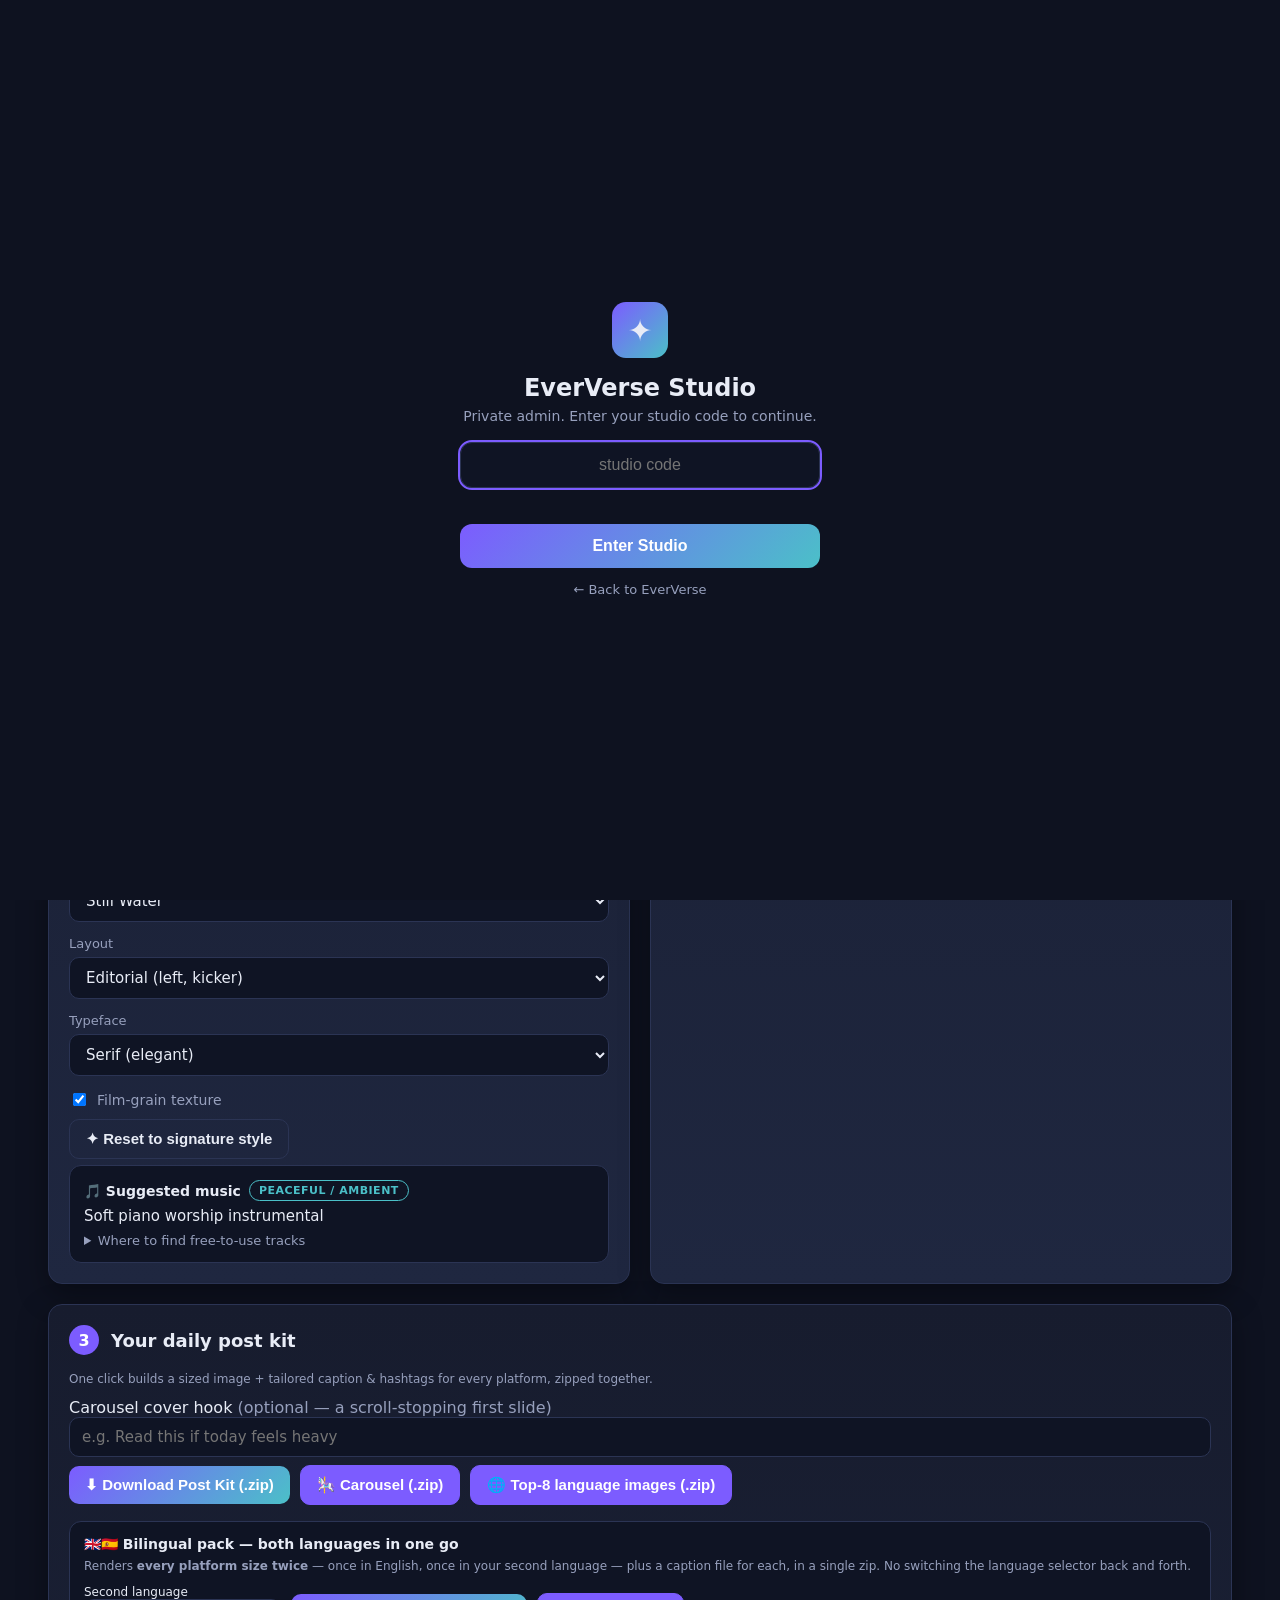
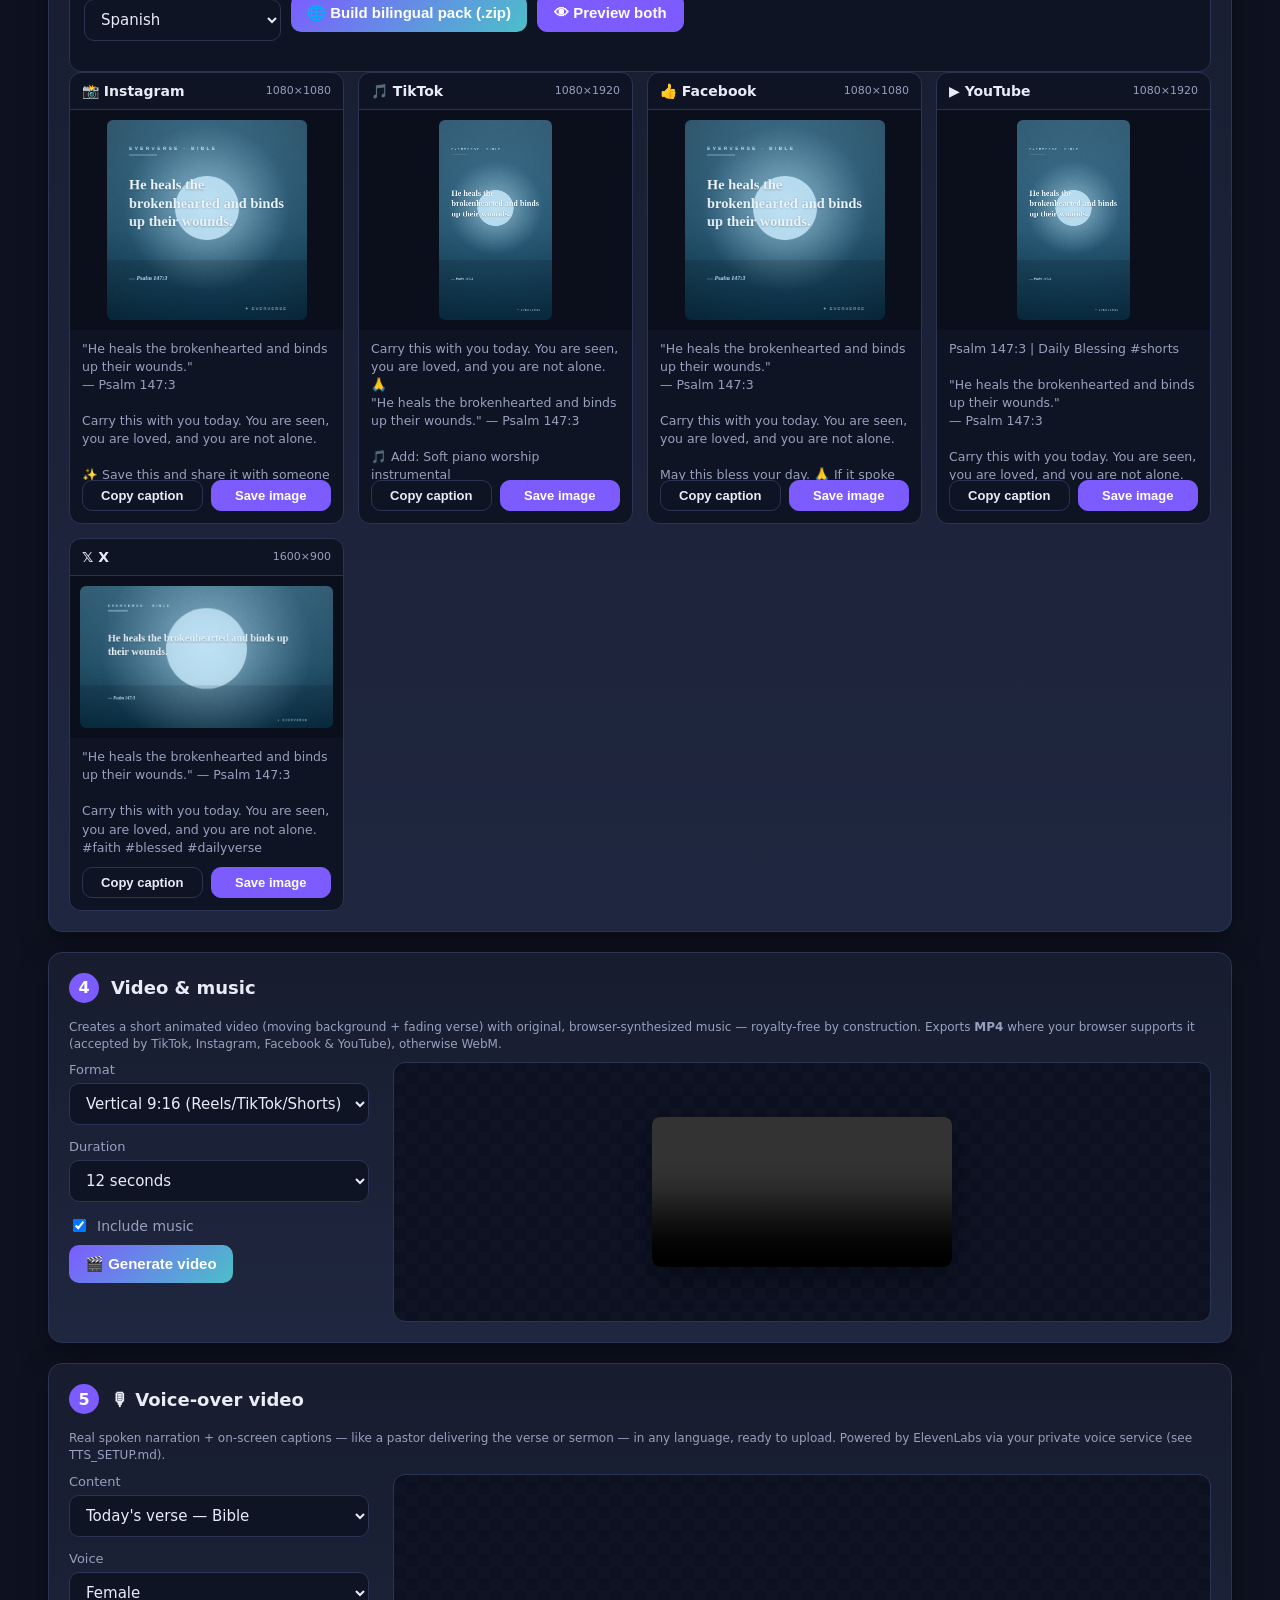
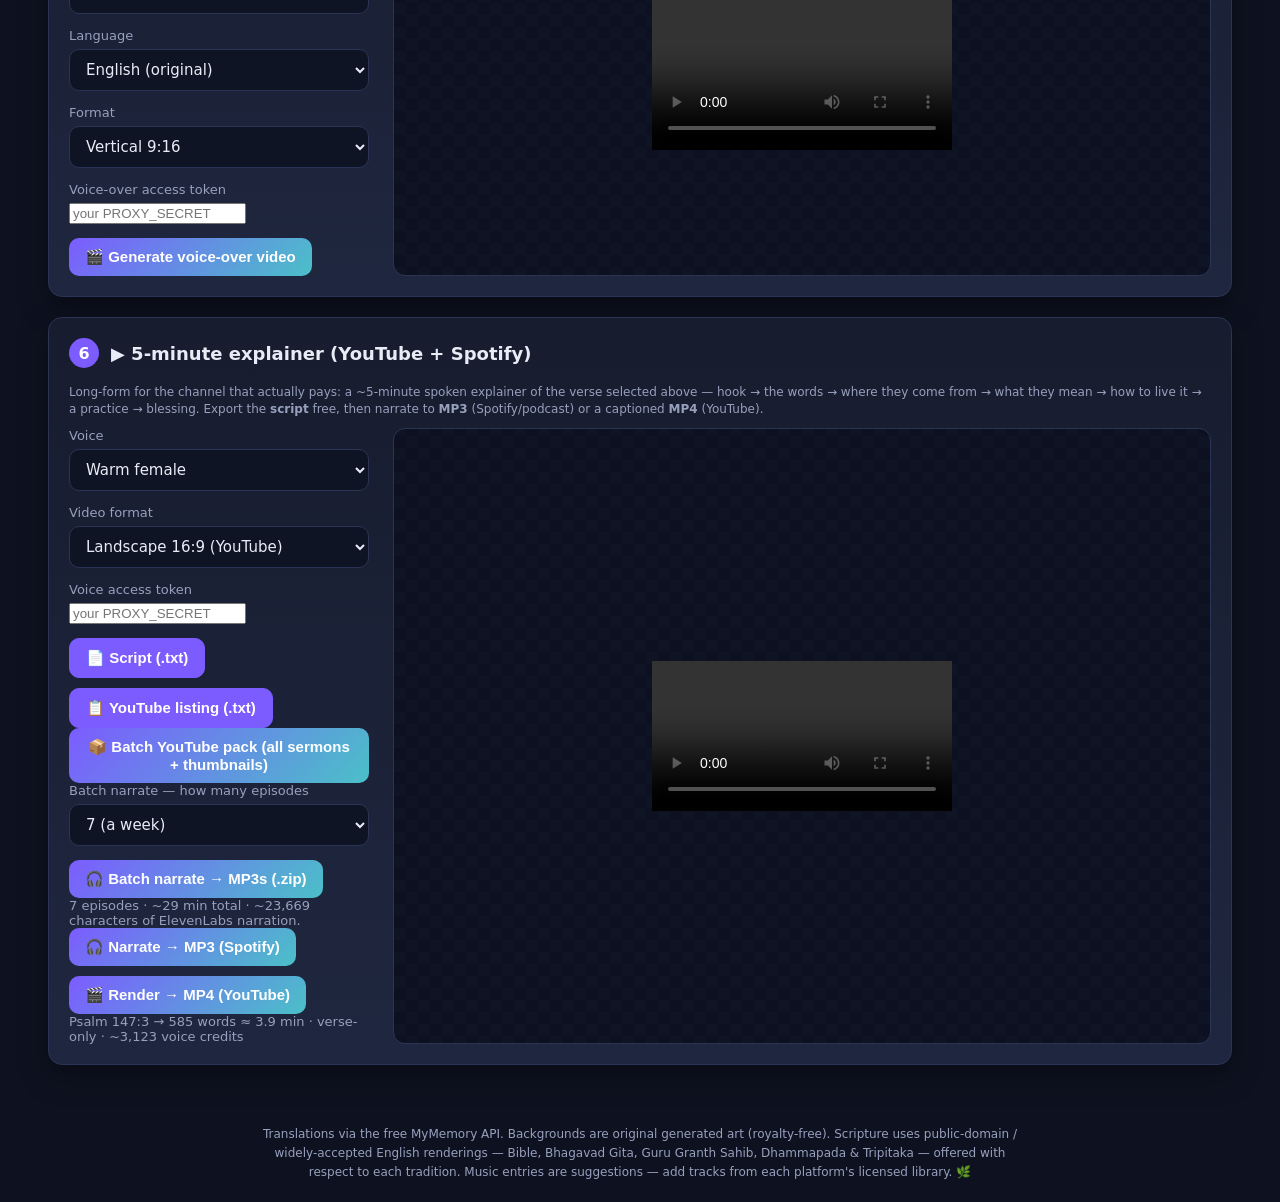
==== commit ea8dd132: "YouTube API evidence: ToS clause + required links in the upload panel The YouTube API Services Terms" ====
--- a/app.html
+++ b/app.html
@@ -53,6 +53,7 @@
     <nav class="tabs">
       <button class="tab active" data-tab="daily"><span class="tab-ico">🏠</span><span class="tab-lbl">Daily</span></button>
       <button class="tab" data-tab="shorts"><span class="tab-ico">⚡</span><span class="tab-lbl">Shorts</span></button>
+      <button class="tab" data-tab="devotion"><span class="tab-ico">🪔</span><span class="tab-lbl">Devotion</span></button>
       <button class="tab" data-tab="series"><span class="tab-ico">🌍</span><span class="tab-lbl">Series</span></button>
       <button class="tab" data-tab="read"><span class="tab-ico">📖</span><span class="tab-lbl">Read</span></button>
       <button class="tab" data-tab="studio"><span class="tab-ico">🌐</span><span class="tab-lbl">Translate</span></button>
@@ -344,6 +345,100 @@
     </section>
   </main>
 
+  <!-- =========================== DEVOTION =========================== -->
+  <main class="app hidden" id="tab-devotion">
+    <section class="panel wide">
+      <div class="panel-head"><span class="tab-ico" style="font-size:1.4em;">🪔</span><h2>Daily devotion — aartis, prayers, mantras &amp; chants, with meaning</h2></div>
+      <p class="hint">One prayer a day, <b>spoken line by line with its meaning</b> over a music bed. <b>Short</b> (60–90s, vertical) is the Shorts/TikTok post; <b>Long</b> (~3 min, landscape) adds a straight-through recitation and the full reflection for YouTube watch-time. Every entry is public-domain text with our own plain-English meaning and an original reflection, so no two videos are the same template.</p>
+      <div class="sched-toolbar">
+        <label>Tradition <select id="dev-tradition"></select></label>
+        <label>Prayer <select id="dev-pick" style="max-width:280px;"></select></label>
+        <button class="btn" id="dev-today">📅 Today's devotion</button>
+      </div>
+      <div class="video-grid">
+        <div class="controls">
+          <h3 id="dev-title" style="margin:0 0 2px;"></h3>
+          <div id="dev-native" style="font-size:1.25em;opacity:.9;margin-bottom:4px;"></div>
+          <div class="kit-status" id="dev-meta"></div>
+          <div class="kit-status" id="dev-respect" style="display:none;margin-top:6px;padding:8px 10px;border-radius:8px;background:rgba(124,92,255,.12);color:inherit;"></div>
+          <div id="dev-lines" style="margin:12px 0;"></div>
+          <p id="dev-reflection" class="hint" style="font-size:13px;font-style:italic;"></p>
+          <div class="kit-status" id="dev-source" style="margin-bottom:12px;"></div>
+          <div class="field"><label for="dev-length">Length</label>
+            <select id="dev-length"><option value="short" selected>Short — 60–90s (Shorts / TikTok)</option><option value="long">Long — ~3 min (YouTube)</option></select></div>
+          <div class="field"><label for="dev-format">Video format</label>
+            <select id="dev-format"><option value="portrait" selected>Vertical 9:16 (Shorts / TikTok)</option><option value="landscape">Landscape 16:9 (YouTube)</option></select></div>
+          <div class="field"><label for="dev-voice">Voice</label>
+            <select id="dev-voice"><option value="female">Warm female</option><option value="male">Warm male</option></select></div>
+          <div class="field"><label for="dev-segment">Audience</label>
+            <select id="dev-segment"><option value="auto" selected>Auto — the tradition's main audience</option><option value="native">Homeland — native script &amp; voice</option><option value="diaspora">Diaspora — English-first believers</option><option value="seeker">Seekers — outside the tradition</option></select></div>
+          <div class="kit-status" id="dev-audience" style="margin:-4px 0 8px;"></div>
+          <div class="field"><label for="dev-lang">Narration</label>
+            <select id="dev-lang"><option value="en" selected>English (transliteration + meaning)</option><option value="hi">Hindi voice (Devanagari original + English meaning)</option></select></div>
+          <label class="checkbox"><input type="checkbox" id="dev-music" checked /> Subtle music bed</label>
+          <div class="field"><label for="dev-token">Voice access token</label><input id="dev-token" type="password" autocomplete="off" placeholder="your PROXY_SECRET" /></div>
+          <div class="kit-status" id="dev-est"></div>
+          <div class="btn-row">
+            <button class="btn accent" id="dev-video">🎬 Render devotion video</button>
+            <button class="btn" id="dev-audio">🎧 Narrate → MP3</button>
+          </div>
+          <div class="btn-row">
+            <button class="btn" id="dev-copy">📋 Copy script</button>
+            <button class="btn" id="dev-listing">📄 Listing text</button>
+          </div>
+          <div class="kit-status" id="dev-status"></div>
+          <div id="dev-actions"></div>
+          <div id="dev-dl"></div>
+        </div>
+        <div class="preview-wrap" style="align-content:start;">
+          <label for="dev-script" class="hint">Script (what the voice will say)</label>
+          <textarea id="dev-script" readonly style="width:100%;min-height:360px;font-size:13px;line-height:1.5;"></textarea>
+        </div>
+      </div>
+      <p class="hint" style="margin-top:10px;">🤲 Islamic entries are <b>meaning-only</b> by design: the Arabic is shown on screen and in the description, never voiced by the synthetic narrator. Hindi narration is offered only where a Devanagari original exists.</p>
+    </section>
+
+    <section class="panel wide">
+      <div class="panel-head"><span class="step-num">📦</span><h2>Batch — a month of devotions in one sitting</h2></div>
+      <p class="hint">Tailored per audience from <b>AUDIENCE_RESEARCH.md</b>: titles use the phrase each audience actually searches, tags follow, festival days (Navratri, Ramadan, Advent, Gurpurab…) pull in that tradition's prayers, and each video is scheduled for its audience's <b>own morning</b> — 7:30 IST for Hindu entries, 5:30 Jakarta for Islamic, 6:30 Eastern for Christian. One devotion per day, rendered back to back and <b>saved as each one finishes</b> — pick a folder (Chrome/Edge) or let them land in Downloads. A <b>metadata.csv</b> goes with them: date, publish time, YouTube title &amp; description, TikTok caption, tags, per file. That file feeds the YouTube uploader and any bulk scheduler. Uses the voice, music and token set above.</p>
+      <div class="sched-toolbar">
+        <label>Days <select id="devb-days"><option value="7">7</option><option value="14">14</option><option value="30" selected>30</option></select></label>
+        <label>Rotation <select id="devb-scope"></select></label>
+        <label>Audience <select id="devb-segment"><option value="auto" selected>Auto per tradition</option><option value="native">Homeland</option><option value="diaspora">Diaspora</option><option value="seeker">Seekers</option></select></label>
+        <label>Publish <select id="devb-when"><option value="morning" selected>Audience's morning (their time zone)</option><option value="evening">Audience's evening</option><option value="fixed">Fixed time, my time zone</option></select></label>
+        <label>Fixed time <input id="devb-time" type="time" value="07:00" /></label>
+        <label class="checkbox"><input type="checkbox" id="devb-short" checked /> Short (vertical · Shorts/TikTok)</label>
+        <label class="checkbox"><input type="checkbox" id="devb-long" checked /> Long (landscape · YouTube)</label>
+        <label class="checkbox"><input type="checkbox" id="devb-hindi" checked /> Hindi voice for Devanagari entries</label>
+        <label>Plan chars/month <input id="devb-plan" type="number" value="500000" step="10000" style="width:110px;" /></label>
+      </div>
+      <div class="kit-status" id="devb-est"></div>
+      <div class="btn-row" style="margin-top:10px;">
+        <button class="btn accent" id="devb-run">📦 Render the batch</button>
+        <button class="btn" id="devb-cancel" style="display:none;">■ Stop after this one</button>
+      </div>
+      <div class="kit-status" id="devb-status"></div>
+      <p class="hint" style="margin-top:10px;">⏱ Renders in real time — a 30-day short + long batch is roughly <b>2 hours</b>. Keep the tab visible and the machine awake. If it stops midway, the CSV already lists what finished; re-run with fewer days for the rest. Desktop only.</p>
+    </section>
+
+    <section class="panel wide">
+      <div class="panel-head"><span class="step-num">▶️</span><h2>Upload to YouTube — scheduled, metadata filled in</h2></div>
+      <p class="hint">Open the batch folder and each video goes up with its <b>title, description, tags and publish time</b> from <code>metadata.csv</code>; the CSV is updated with the YouTube id as it goes, so you can stop and continue tomorrow. Sign-in happens in the browser — nothing is stored. One-time setup: <b>YOUTUBE_SETUP.md</b>.</p>
+      <div class="sched-toolbar">
+        <button class="btn" id="yt-signin">🔑 Sign in to YouTube</button>
+        <button class="btn" id="yt-open">📂 Open batch folder</button>
+        <label>Upload up to <input id="yt-max" type="number" value="6" min="1" max="60" style="width:60px;" /> now</label>
+        <button class="btn accent" id="yt-upload">▶️ Upload next</button>
+        <button class="btn" id="yt-cancel" style="display:none;">■ Stop after this one</button>
+      </div>
+      <div class="kit-status" id="yt-summary"></div>
+      <div class="kit-status" id="yt-status"></div>
+      <div id="yt-table" style="margin-top:10px;overflow-x:auto;"></div>
+      <p class="hint" id="yt-legal" style="margin-top:10px;">This tool uses <b>YouTube API Services</b>. By signing in you agree to the <a href="https://www.youtube.com/t/terms" target="_blank" rel="noopener">YouTube Terms of Service</a>; Google's handling of your account is under the <a href="https://www.google.com/policies/privacy" target="_blank" rel="noopener">Google Privacy Policy</a>, and ours — nothing stored but the video id — under the <a href="privacy.html#youtube" target="_blank" rel="noopener">EverVerse Privacy Policy</a> (<a href="terms.html#youtube" target="_blank" rel="noopener">Terms</a>). Revoke this tool's access any time in <a href="https://security.google.com/settings/security/permissions" target="_blank" rel="noopener">Google security settings</a>.</p>
+      <p class="hint" style="margin-top:10px;">⚠ Two YouTube rules, not ours: a new API project allows about <b>6 uploads a day</b> (quota), and until its <b>audit</b> clears every upload is locked to <b>Private</b> — the schedule and metadata still land; flip visibility in YouTube Studio. Both are lifted with one form; it's in the setup guide. TikTok: use its own scheduler with the <code>tiktok_caption</code> column.</p>
+    </section>
+  </main>
+
   <!-- ============================ SERIES ============================ -->
   <main class="app hidden" id="tab-series">
     <section class="panel wide">
@@ -781,6 +876,12 @@
   <script src="collection.js"></script>
   <script src="occasions.js"></script>
   <script src="series.js"></script>
+  <script src="prayers.js"></script>
+  <script src="audiences.js"></script>
+  <script src="devotion.js"></script>
+  <script src="youtube-config.js"></script>
+  <script src="youtube.js"></script>
+  <script src="https://accounts.google.com/gsi/client" async defer></script>
   <script src="hub.js"></script>
   <script src="app.js"></script>
 </body>
--- a/styles.css
+++ b/styles.css
@@ -277,3 +277,10 @@
 .ab-chap.kind-open, .ab-chap.kind-close, .ab-chap.kind-part { background: rgba(124,92,255,.06); font-weight: 600; }
 .ab-chap.kind-sermon .t { font-style: italic; }
 @media (max-width: 520px) { #ab-cover { width: 160px; height: 160px; } .ab-title { font-size: 22px; } }
+
+/* Devotion tab — original / transliteration / meaning, one block per line. */
+.dev-line { padding: 8px 0; border-bottom: 1px dashed var(--border); }
+.dev-line:last-child { border-bottom: none; }
+.dev-o { font-size: 1.15em; line-height: 1.5; }
+.dev-t { font-size: 12.5px; color: var(--muted); font-style: italic; margin-top: 2px; }
+.dev-m { font-size: 13px; margin-top: 3px; line-height: 1.45; }
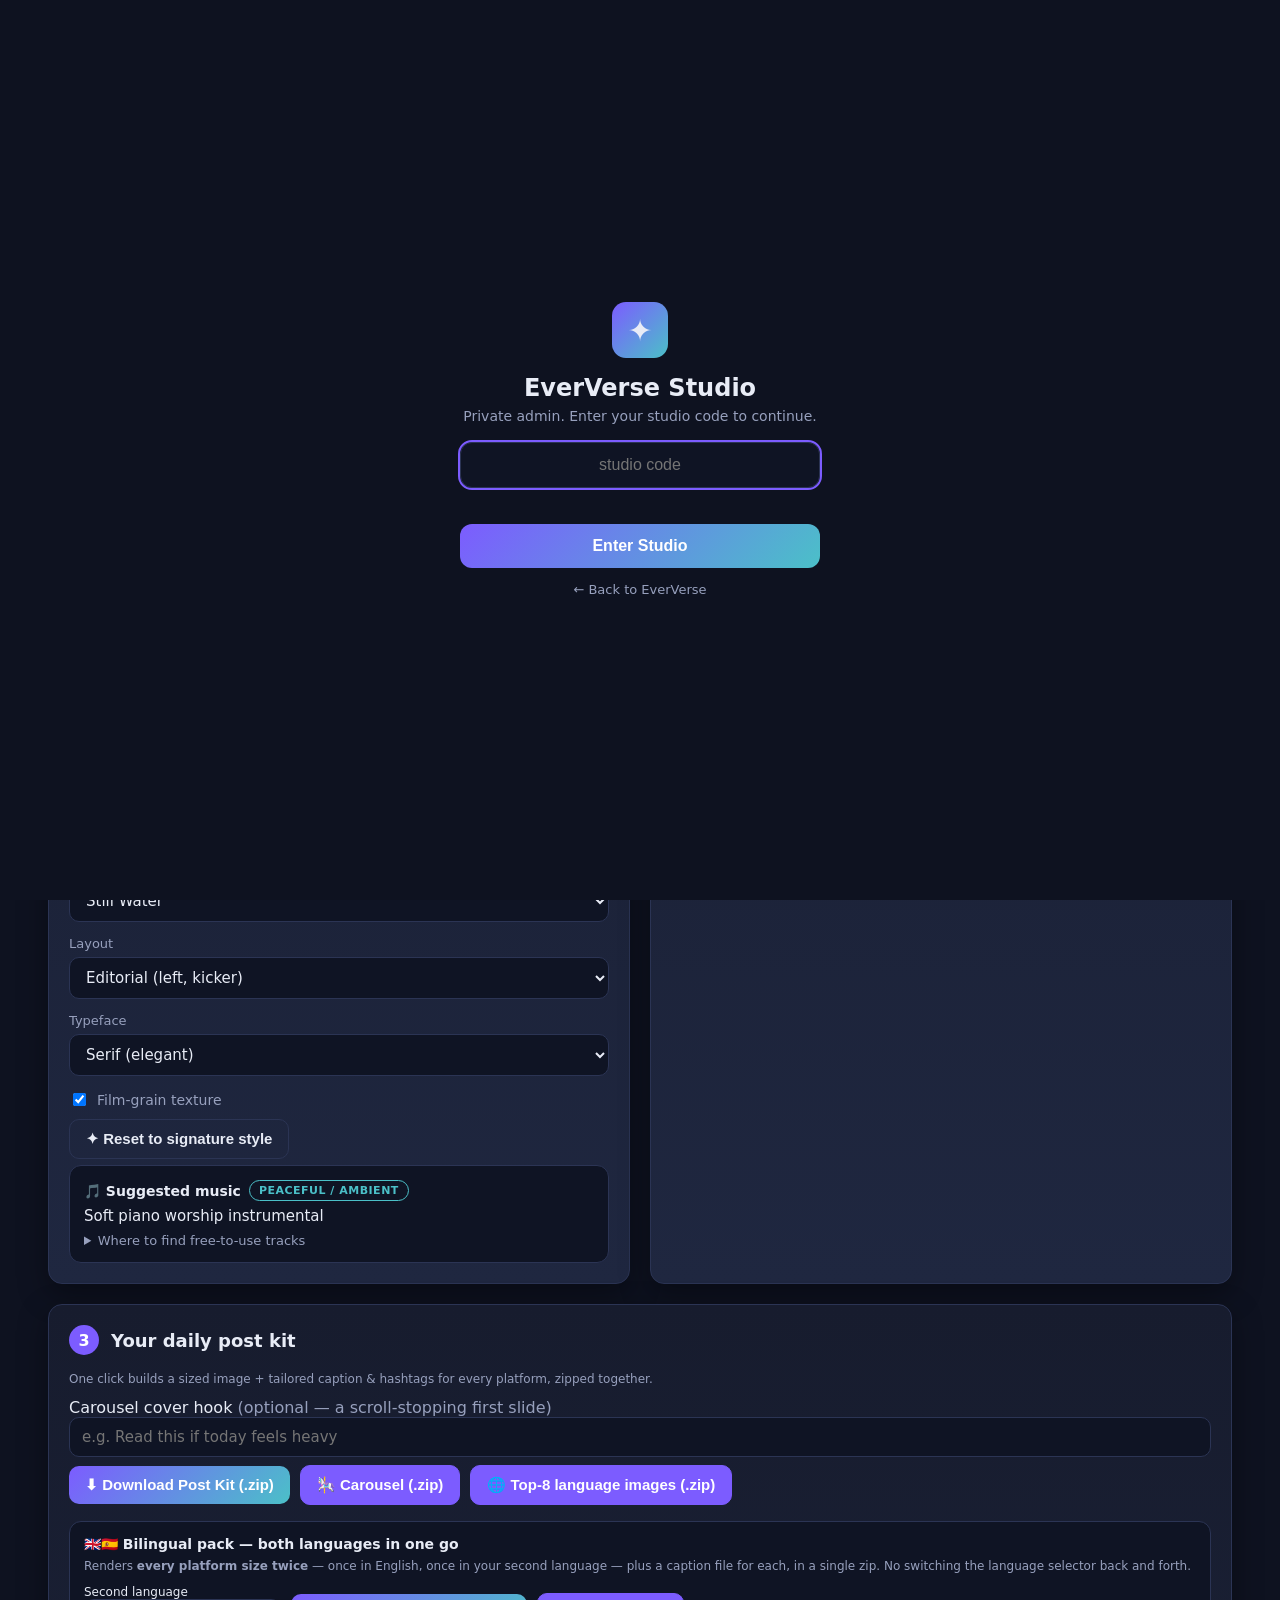
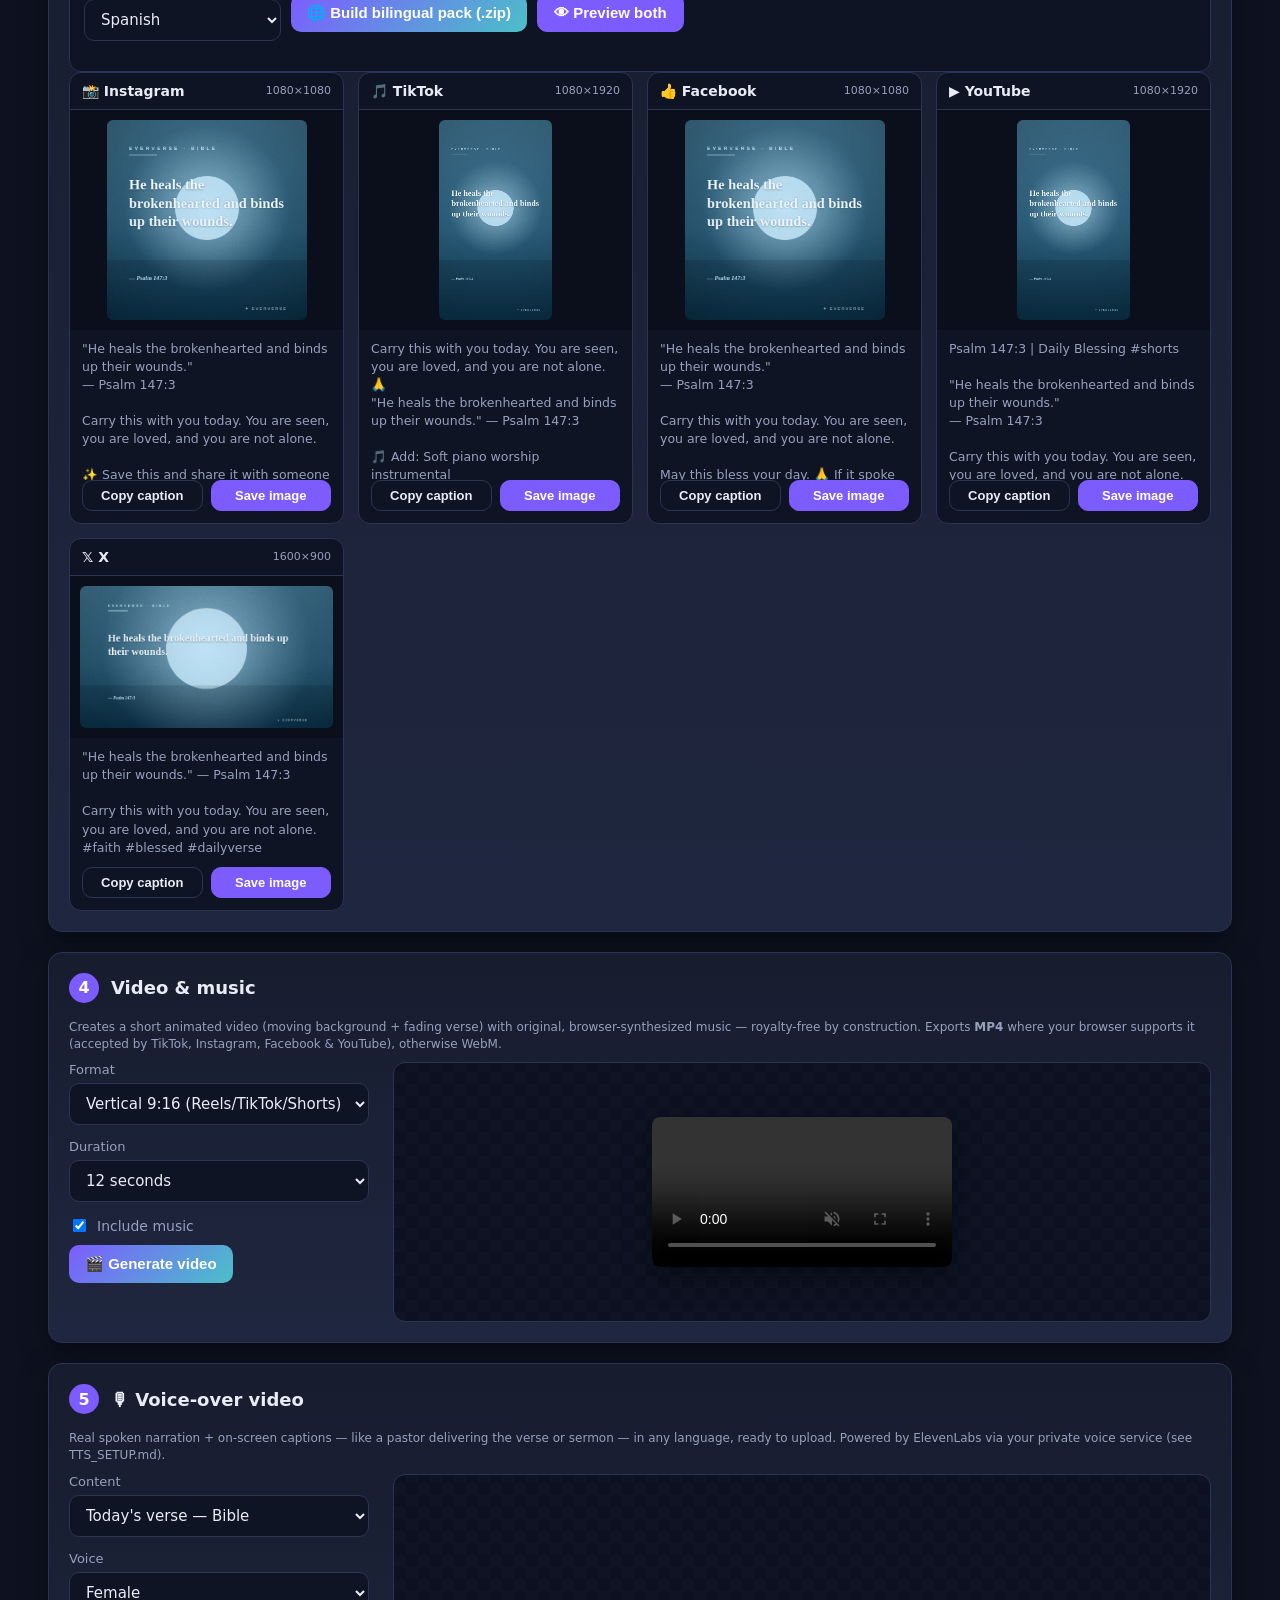
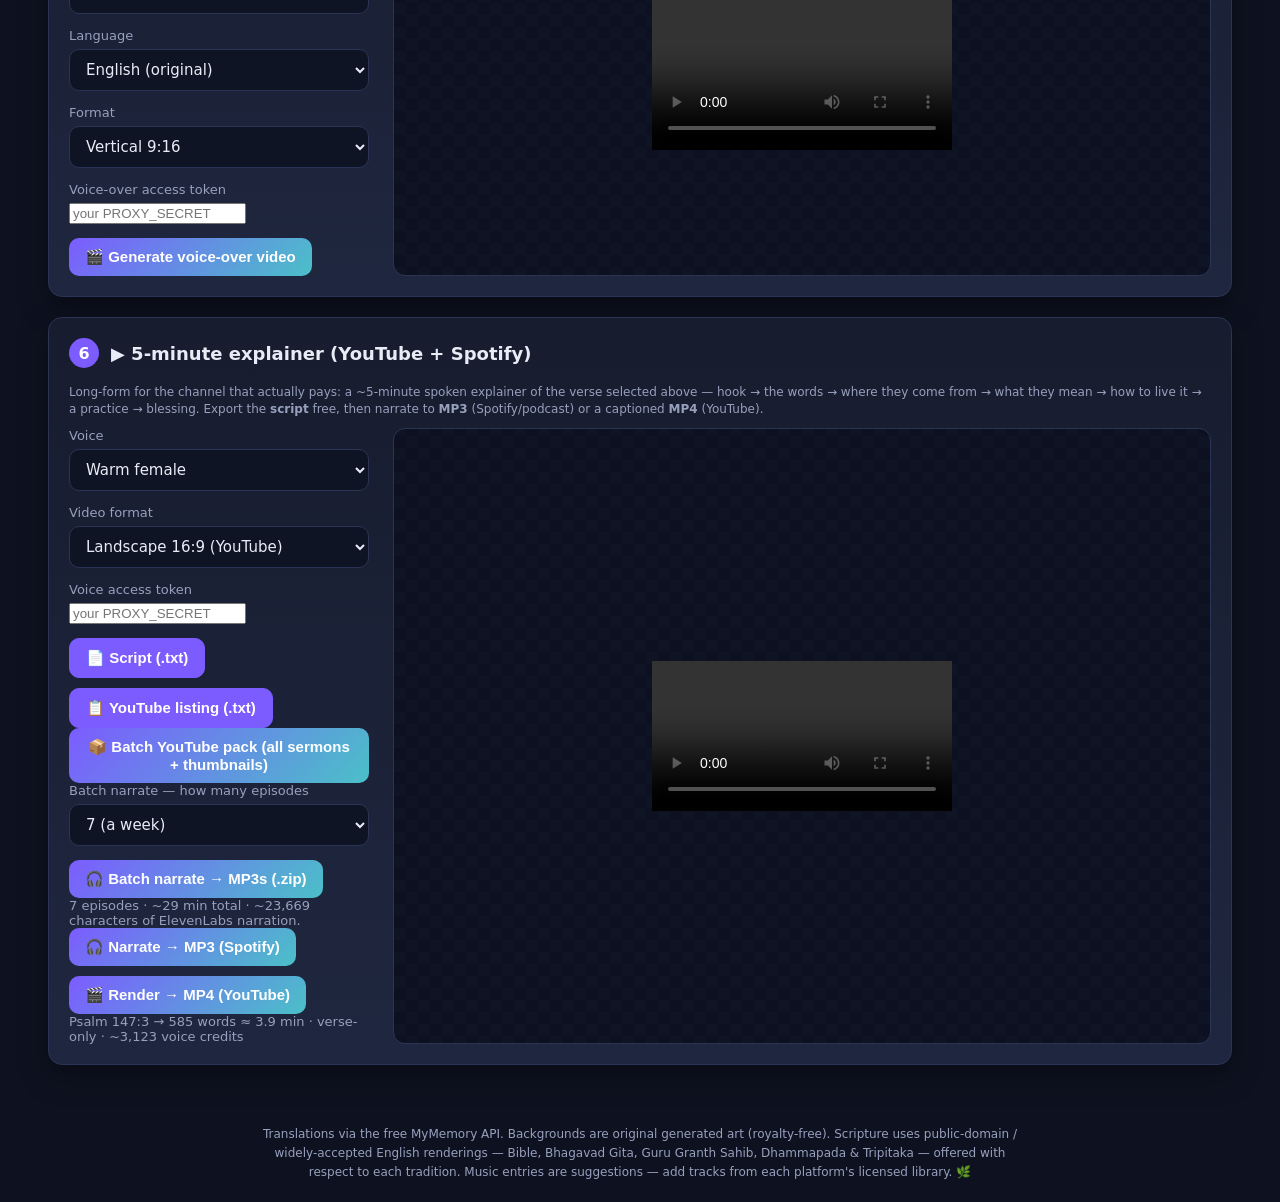
==== commit 2acd66a0: "Short styles: word-by-word captions, six new looks, TikTok safe zones shortstyles.js adds six comple" ====
--- a/app.html
+++ b/app.html
@@ -330,6 +330,10 @@
         <label>Language
           <select id="short-lang"><option value="en" selected>English</option><option value="hi">Hindi</option><option value="es">Spanish</option></select>
         </label>
+        <label>Style
+          <select id="short-style"></select>
+        </label>
+        <a href="style-lab.html" target="_blank" rel="noopener" class="hint" style="align-self:center;">Preview styles ↗</a>
         <label class="checkbox"><input type="checkbox" id="short-music" checked /> Subtle music</label>
         <label>Series (optional)<input id="short-series" type="text" placeholder="e.g. Morning Prayer" list="short-series-list" style="width:150px;margin-left:6px;" /></label>
         <datalist id="short-series-list"><option value="Morning Prayer"></option><option value="Morning Blessing"></option><option value="Evening Prayer"></option><option value="Evening Blessing"></option><option value="Daily Verse"></option></datalist>
@@ -434,7 +438,6 @@
       <div class="kit-status" id="yt-summary"></div>
       <div class="kit-status" id="yt-status"></div>
       <div id="yt-table" style="margin-top:10px;overflow-x:auto;"></div>
-      <p class="hint" id="yt-legal" style="margin-top:10px;">This tool uses <b>YouTube API Services</b>. By signing in you agree to the <a href="https://www.youtube.com/t/terms" target="_blank" rel="noopener">YouTube Terms of Service</a>; Google's handling of your account is under the <a href="https://www.google.com/policies/privacy" target="_blank" rel="noopener">Google Privacy Policy</a>, and ours — nothing stored but the video id — under the <a href="privacy.html#youtube" target="_blank" rel="noopener">EverVerse Privacy Policy</a> (<a href="terms.html#youtube" target="_blank" rel="noopener">Terms</a>). Revoke this tool's access any time in <a href="https://security.google.com/settings/security/permissions" target="_blank" rel="noopener">Google security settings</a>.</p>
       <p class="hint" style="margin-top:10px;">⚠ Two YouTube rules, not ours: a new API project allows about <b>6 uploads a day</b> (quota), and until its <b>audit</b> clears every upload is locked to <b>Private</b> — the schedule and metadata still land; flip visibility in YouTube Studio. Both are lifted with one form; it's in the setup guide. TikTok: use its own scheduler with the <code>tiktok_caption</code> column.</p>
     </section>
   </main>
@@ -867,6 +870,7 @@
   <script src="tts-config.js"></script>
   <script src="zip.js"></script>
   <script src="video.js"></script>
+  <script src="shortstyles.js"></script>
   <script src="audiobooks.js"></script>
   <script src="explainer.js"></script>
   <script src="updater.js"></script>
